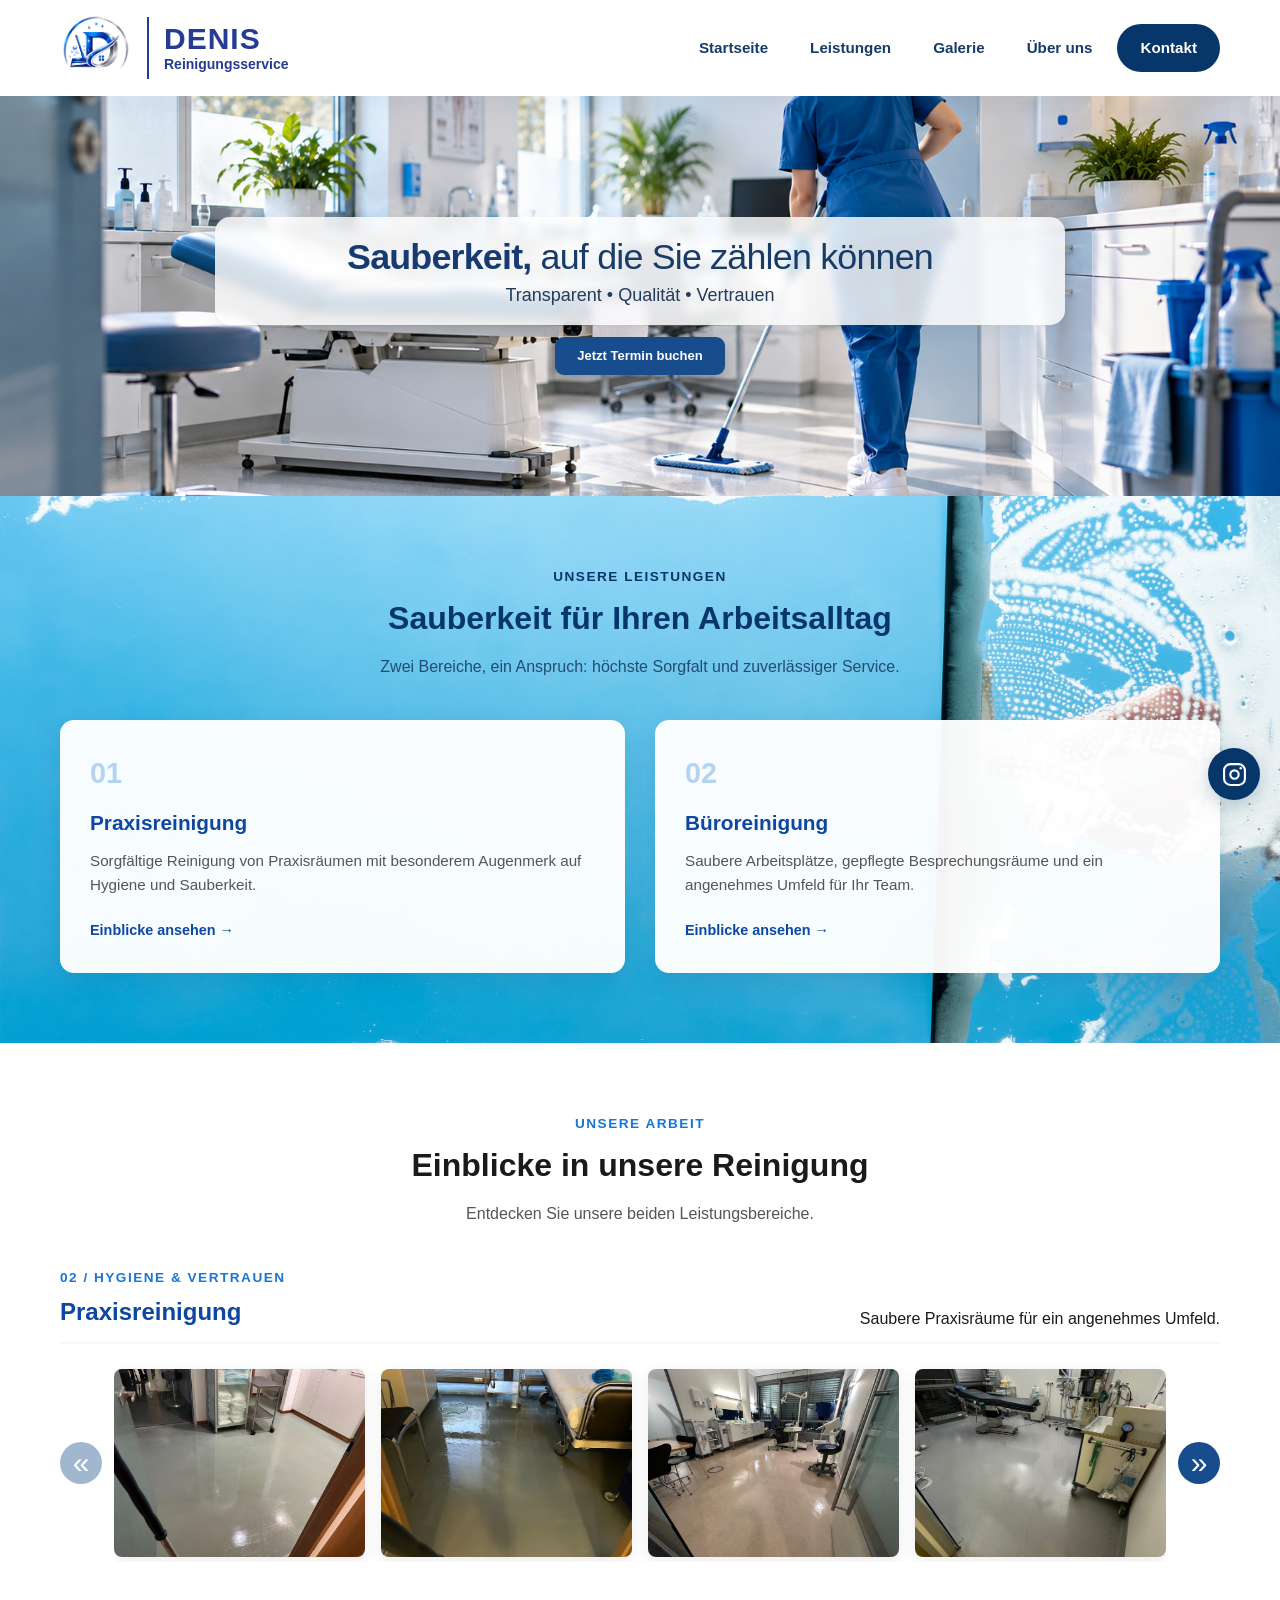
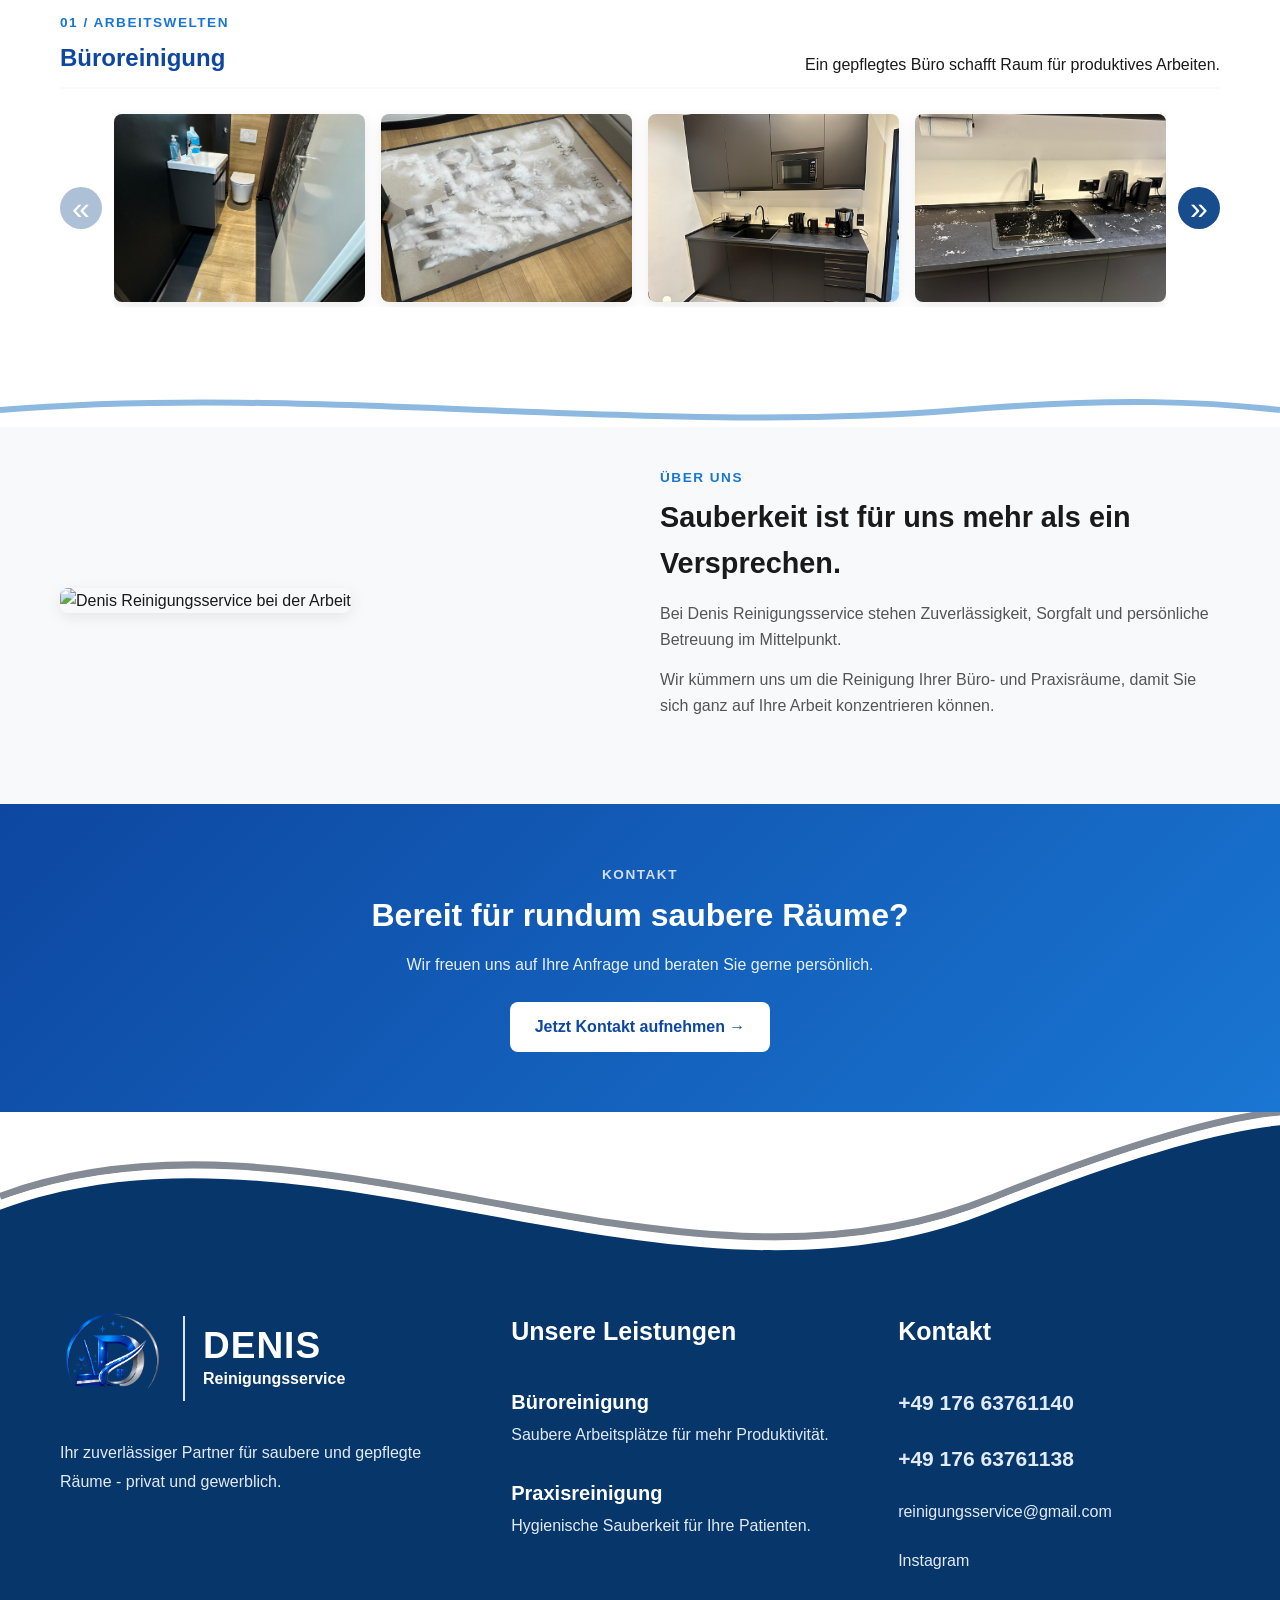
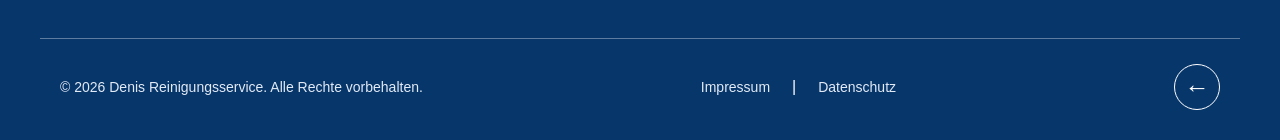
==== index.html @ e1fb9a02 "Update fmt.Println output from 'Hello' to 'Goodbye'" ====
﻿
<!DOCTYPE html>
<html lang="de">
<head>
  <meta charset="UTF-8">
  <meta name="viewport" content="width=device-width, initial-scale=1.0">

  <title>Denis Reinigungsservice | Büro- & Praxisreinigung in Hamburg und Bad Oldesloe</title>
  <meta name="description" content="Denis Reinigungsservice – professionelle Büroreinigung und Praxisreinigung. Zuverlässig, gründlich und individuell. Jetzt unverbindlich anfragen.">

  <link rel="stylesheet" href="style.css">
  <script src="script.js" defer></script>
</head>
<body>

  <header class="header">
    <div class="container header-inner">
      <a href="#start" class="logo">
  <img src="images/edited-photo.png"
       alt="Denis Reinigung Logo"
       class="logo-img">

  <span class="logo-divider"></span>

  <span class="logo-text">
    <strong>DENIS</strong>
    <small>Reinigungsservice</small>
  </span>
</a>

      <button class="menu-toggle" aria-label="Menü öffnen" aria-expanded="false" aria-controls="main-nav">
        <span></span><span></span><span></span>
      </button>

      <nav class="nav" id="main-nav">
        <a href="#start">Startseite</a>
        <a href="#leistungen">Leistungen</a>
        <a href="#galerie">Galerie</a>
        <a href="#ueber-uns">Über uns</a>
        <a href="#kontakt" class="nav-button">Kontakt</a>
  
</a>
      </nav>
    </div>
  </header>

  <main>
    
<section class="hero" id="start">

  <div class="hero-content">

    <div class="hero-box">
      <h1>
        <strong>Sauberkeit,</strong>
        auf die Sie zählen können
      </h1>

      <p>Transparent • Qualität • Vertrauen</p>
    </div>

    <a href="#kontakt" class="hero-button">
      Jetzt Termin buchen
    </a>

  </div>

</section>


    <section class="section services" id="leistungen">
      <div class="container">
        <div class="section-heading">
          <span class="section-label">UNSERE LEISTUNGEN</span>
          <h2>Sauberkeit für Ihren Arbeitsalltag</h2>
          <p>Zwei Bereiche, ein Anspruch: höchste Sorgfalt und zuverlässiger Service.</p>
        </div>

        <div class="service-grid">
          <article class="service-card">
            <span class="service-number">01</span>
            <h3>Praxisreinigung</h3>
            <p>Sorgfältige Reinigung von Praxisräumen mit besonderem Augenmerk auf Hygiene und Sauberkeit.</p>
            <a href="#praxis-galerie">Einblicke ansehen <span>→</span></a>
          </article>

          <article class="service-card">
            <span class="service-number">02</span>
            <h3>Büroreinigung</h3>
            <p>Saubere Arbeitsplätze, gepflegte Besprechungsräume und ein angenehmes Umfeld für Ihr Team.</p>
            <a href="#buero-galerie">Einblicke ansehen <span>→</span></a>
          </article>
        </div>
      </div>
    </section>

    <section class="section gallery-section" id="galerie">
    <div class="container">
    <div class="section-heading">
      <span class="section-label">UNSERE ARBEIT</span>
      <h2>Einblicke in unsere Reinigung</h2>
      <p>Entdecken Sie unsere beiden Leistungsbereiche.</p>
    </div>

    <div class="gallery-category" id="praxis-galerie">
      <div class="gallery-heading">
        <div>
          <span class="section-label">02 / HYGIENE & VERTRAUEN</span>
          <h3>Praxisreinigung</h3>
        </div>
        <p>Saubere Praxisräume für ein angenehmes Umfeld.</p>
      </div>

      <div class="gallery-slider">
        <button class="slider-arrow slider-prev" type="button" aria-label="Vorherige Bilder">&#171;</button>

        <div class="gallery-grid">
          <button class="gallery-item" type="button" data-image="praxis/praxisreinigung1.jpeg" aria-label="Praxisfoto 1 vergrößern">
            <img src="praxis/praxisreinigung1.jpeg" alt="Praxisreinigung Aufnahme 1" loading="lazy">
            <span class="zoom-icon">+</span>
          </button>
          <button class="gallery-item" type="button" data-image="praxis/praxisreinigung2.jpeg" aria-label="Praxisfoto 2 vergrößern">
            <img src="praxis/praxisreinigung2.jpeg" alt="Praxisreinigung Aufnahme 2" loading="lazy">
            <span class="zoom-icon">+</span>
          </button>
          <button class="gallery-item" type="button" data-image="images/praxis/praxisreinigung3.jpeg" aria-label="Praxisfoto 3 vergrößern">
            <img src="praxis/praxisreinigung3.jpeg" alt="Praxisreinigung Aufnahme 3" loading="lazy">
            <span class="zoom-icon">+</span>
          </button>
          <button class="gallery-item" type="button" data-image="praxis/praxisreinigung4.jpeg" aria-label="Praxisfoto 4 vergrößern">
            <img src="praxis/praxisreinigung4.jpeg" alt="Praxisreinigung Aufnahme 4" loading="lazy">
            <span class="zoom-icon">+</span>
          </button>
          <button class="gallery-item" type="button" data-image="praxis/praxisreinigung5.jpeg" aria-label="Praxisfoto 5 vergrößern">
            <img src="praxis/praxisreinigung5.jpeg" alt="Praxisreinigung Aufnahme 5" loading="lazy">
            <span class="zoom-icon">+</span>
          </button>
          <button class="gallery-item" type="button" data-image="praxis/praxisreinigung6.jpeg" aria-label="Praxisfoto 6 vergrößern">
            <img src="praxis/praxisreinigung6.jpeg" alt="Praxisreinigung Aufnahme 6" loading="lazy">
            <span class="zoom-icon">+</span>
          </button>
          <button class="gallery-item" type="button" data-image="praxis/praxisreinigung7.jpeg" aria-label="Praxisfoto 7 vergrößern">
            <img src="praxis/praxisreinigung7.jpeg" alt="Praxisreinigung Aufnahme 7" loading="lazy">
            <span class="zoom-icon">+</span>
          </button>
          <button class="gallery-item" type="button" data-image="praxis/praxisreinigung8.jpeg" aria-label="Praxisfoto 8 vergrößern">
            <img src="praxis/praxisreinigung8.jpeg" alt="Praxisreinigung Aufnahme 8" loading="lazy">
            <span class="zoom-icon">+</span>
          </button>
          <button class="gallery-item" type="button" data-image="praxis/praxisreinigung9.jpeg" aria-label="Praxisfoto 9 vergrößern">
            <img src="praxis/praxisreinigung9.jpeg" alt="Praxisreinigung Aufnahme 9" loading="lazy">
            <span class="zoom-icon">+</span>
          </button>
          <button class="gallery-item" type="button" data-image="praxis/praxisreinigung10.jpeg" aria-label="Praxisfoto 10 vergrößern">
            <img src="praxis/praxisreinigung10.jpeg" alt="Praxisreinigung Aufnahme 10" loading="lazy">
            <span class="zoom-icon">+</span>
          </button>
          <button class="gallery-item" type="button" data-image="praxis/praxisreinigung11.jpeg" aria-label="Praxisfoto 11 vergrößern">
            <img src="praxis/praxisreinigung11.jpeg" alt="Praxisreinigung Aufnahme 11" loading="lazy">
            <span class="zoom-icon">+</span>
          </button>
        </div>

        <button class="slider-arrow slider-next" type="button" aria-label="Nächste Bilder">&#187;</button>
      </div>
    </div><div class="gallery-category" id="buero-galerie">
      <div class="gallery-heading">
        <div>
          <span class="section-label">01 / ARBEITSWELTEN</span>
          <h3>Büroreinigung</h3>
        </div>
        <p>Ein gepflegtes Büro schafft Raum für produktives Arbeiten.</p>
      </div>

      <div class="gallery-slider">
        <button class="slider-arrow slider-prev" type="button" aria-label="Vorherige Bilder">&#171;</button>

        <div class="gallery-grid">
          <button class="gallery-item" type="button" data-image="büro/büroreinigung19.jpeg" aria-label="Bürofoto 19 vergrößern">
            <img src="büro/büroreinigung19.jpeg" alt="Büroreinigung Aufnahme 19" loading="lazy">
            <span class="zoom-icon">+</span>
          </button>
          
          <button class="gallery-item" type="button" data-image="images/büro/büroreinigung17.jpeg" aria-label="Bürofoto 17 vergrößern">
            <img src="büro/büroreinigung17.jpeg" alt="Büroreinigung Aufnahme 17" loading="lazy">
            <span class="zoom-icon">+</span>
          </button>
          <button class="gallery-item" type="button" data-image="büro/büroreinigung16.jpeg" aria-label="Bürofoto 16 vergrößern">
            <img src="büro/büroreinigung16.jpeg" alt="Büroreinigung Aufnahme 16" loading="lazy">
            <span class="zoom-icon">+</span>
          </button>
          <button class="gallery-item" type="button" data-image="büro/büroreinigung15.jpeg" aria-label="Bürofoto 15 vergrößern">
            <img src="büro/büroreinigung15.jpeg" alt="Büroreinigung Aufnahme 15" loading="lazy">
            <span class="zoom-icon">+</span>
          </button>
          <button class="gallery-item" type="button" data-image="büro/büroreinigung14.jpeg" aria-label="Bürofoto 14 vergrößern">
            <img src="büro/büroreinigung14.jpeg" alt="Büroreinigung Aufnahme 14" loading="lazy">
            <span class="zoom-icon">+</span>
          </button>
          <button class="gallery-item" type="button" data-image="büro/büroreinigung13.jpeg" aria-label="Bürofoto 13 vergrößern">
            <img src="büro/büroreinigung13.jpeg" alt="Büroreinigung Aufnahme 13" loading="lazy">
            <span class="zoom-icon">+</span>
          </button>
          <button class="gallery-item" type="button" data-image="büro/büroreinigung12.jpeg" aria-label="Bürofoto 12 vergrößern">
            <img src="büro/büroreinigung12.jpeg" alt="Büroreinigung Aufnahme 12" loading="lazy">
            <span class="zoom-icon">+</span>
          </button>
          <button class="gallery-item" type="button" data-image="büro/büroreinigung11.jpeg" aria-label="Bürofoto 11 vergrößern">
            <img src="büro/büroreinigung11.jpeg" alt="Büroreinigung Aufnahme 11" loading="lazy">
            <span class="zoom-icon">+</span>
          </button>
          <button class="gallery-item" type="button" data-image="büro/büroreinigung10.jpeg" aria-label="Bürofoto 10 vergrößern">
            <img src="büro/büroreinigung10.jpeg" alt="Büroreinigung Aufnahme 10" loading="lazy">
            <span class="zoom-icon">+</span>
          </button>
          <button class="gallery-item" type="button" data-image="büro/büroreinigung9.jpeg" aria-label="Bürofoto 11 vergrößern">
            <img src="büro/büroreinigung9.jpeg" alt="Büroreinigung Aufnahme 11" loading="lazy">
            <span class="zoom-icon">+</span>
          </button>
          <button class="gallery-item" type="button" data-image="büro/büroreinigung8.jpeg" aria-label="Bürofoto 8 vergrößern">
            <img src="büro/büroreinigung8.jpeg" alt="Büroreinigung Aufnahme 8" loading="lazy">
            <span class="zoom-icon">+</span>
          </button>
          <button class="gallery-item" type="button" data-image="büro/büroreinigung7.jpeg" aria-label="Bürofoto 7 vergrößern">
            <img src="büro/büroreinigung7.jpeg" alt="Büroreinigung Aufnahme 7" loading="lazy">
            <span class="zoom-icon">+</span>
          </button>
          <button class="gallery-item" type="button" data-image="büro/büroreinigung6.jpeg" aria-label="Bürofoto 5 vergrößern">
            <img src="büro/büroreinigung6.jpeg" alt="Büroreinigung Aufnahme 5" loading="lazy">
            <span class="zoom-icon">+</span>
          </button>
          <button class="gallery-item" type="button" data-image="büro/büroreinigung4.jpeg" aria-label="Bürofoto 4 vergrößern">
            <img src="büro/büroreinigung4.jpeg" alt="Büroreinigung Aufnahme 4" loading="lazy">
            <span class="zoom-icon">+</span>
          </button>
          <button class="gallery-item" type="button" data-image="büro/büroreinigung3.jpeg" aria-label="Bürofoto 3 vergrößern">
            <img src="büro/büroreinigung3.jpeg" alt="Büroreinigung Aufnahme 3" loading="lazy">
            <span class="zoom-icon">+</span>
          </button>
          <button class="gallery-item" type="button" data-image="büro/büroreinigung1.jpeg" aria-label="Bürofoto 1 vergrößern">
            <img src="büro/büroreinigung1.jpeg" alt="Büroreinigung Aufnahme 1" loading="lazy">
            <span class="zoom-icon">+</span>
          </button>
          <button class="gallery-item" type="button" data-image="büro/büroreinigung2.jpeg" aria-label="Bürofoto 2 vergrößern">
            <img src="büro/büroreinigung2.jpeg" alt="Büroreinigung Aufnahme 2" loading="lazy">
            <span class="zoom-icon">+</span>
          </button>
        </div>

        <button class="slider-arrow slider-next" type="button" aria-label="Nächste Bilder">&#187;</button>
      </div>
    </div>
</div>
</section>

<div class="section-transition" aria-hidden="true">
  <svg viewBox="0 0 1440 35"
       preserveAspectRatio="none">
    <path
      d="M0,18 C360,-8 720,44 1080,18 C1260,5 1360,10 1440,18"
      fill="none"
      stroke="#b7d3ed"
      stroke-width="2"
    />
  </svg>
</div>

<section class="section about" id="ueber-uns">
      <div class="container about-grid">
        <div class="about-image">
          <img src="images/Denisreinigungsteam.jpg" alt="Denis Reinigungsservice bei der Arbeit" loading="lazy">
        </div>

        <div class="about-content">
          <span class="section-label">ÜBER UNS</span>
          <h2>Sauberkeit ist für uns mehr als ein Versprechen.</h2>
          <p>Bei Denis Reinigungsservice stehen Zuverlässigkeit, Sorgfalt und persönliche Betreuung im Mittelpunkt.</p>
          <p>Wir kümmern uns um die Reinigung Ihrer Büro- und Praxisräume, damit Sie sich ganz auf Ihre Arbeit konzentrieren können.</p>
          
        </div>
      </div>
      </section>

    <section class="contact-section" id="kontakt">
      <div class="container contact-content">
        <span class="section-label">KONTAKT</span>
        <h2>Bereit für rundum saubere Räume?</h2>
        <p>Wir freuen uns auf Ihre Anfrage und beraten Sie gerne persönlich.</p>
<a href="mailto:reinigungsservicedenis@gmail.com"
   class="btn btn-light">
  Jetzt Kontakt aufnehmen →
</a>      </div>
    </section>
  </main>

  
<footer class="footer" id="footer">

  <!-- DALĞALI KEÇİD -->
  <div class="footer-wave">
    <svg viewBox="0 0 1440 180"
         preserveAspectRatio="none"
         xmlns="http://www.w3.org/2000/svg"
         aria-hidden="true">

      <!-- Boz xÉ™tt -->
      <path
        d="M0,95 C350,-35 760,245 1120,95 C1270,35 1380,5 1440,0"
        fill="none"
        stroke="#858B94"
        stroke-width="8"
      />

      <!-- AÄŸ xÉ™tt -->
      <path
        d="M0,103 C350,-27 760,253 1120,103 C1270,43 1380,13 1440,8"
        fill="none"
        stroke="#FFFFFF"
        stroke-width="7"
      />

      <!-- Göy dalÄŸa -->
      <path
        d="M0,110 C350,-20 760,260 1120,110 C1270,50 1380,20 1440,15
           L1440,180 L0,180 Z"
        fill="#07366B"
      />

    </svg>
  </div>

  <!-- FOOTER ÆSAS HÄ°SSÆ -->
  <div class="footer-main">

    <div class="container footer-grid">

      <!-- 1. LOGO -->
      <div class="footer-brand">

        <a href="#start" class="footer-logo">

          <img
            src="images/edited-photo.png"
            alt="Denis Reinigungsservice Logo"
          >

          <span class="footer-logo-divider"></span>

          <span class="footer-logo-text">
            <strong>DENIS</strong>
            <small>Reinigungsservice</small>
          </span>

        </a>

        <p>
          Ihr zuverlässiger Partner für saubere
          und gepflegte Räume - privat und gewerblich.
        </p>

      </div>

      <!-- 2. LEISTUNGEN -->
      <div class="footer-column footer-services">

        <h3>Unsere Leistungen</h3>

        <div class="footer-service">
          <h4>Büroreinigung</h4>
          <p>Saubere Arbeitsplätze für mehr Produktivität.</p>
        </div>

        <div class="footer-service">
          <h4>Praxisreinigung</h4>
          <p>Hygienische Sauberkeit für Ihre Patienten.</p>
        </div>

      </div>

      <!-- 3. KONTAKT -->
      <div class="footer-column footer-contact">

        <h3>Kontakt</h3>

        <a href="tel:+4917663761140">
          +49 176 63761140
        </a>

        <a href="tel:+4917663761138">
          +49 176 63761138
        </a>

        <a href="mailto:reinigungsservice@gmail.com">
          reinigungsservice@gmail.com
        </a>

        <a href="https://www.instagram.com/"
           target="_blank"
           rel="noopener noreferrer">
          Instagram
        </a>

      </div>

    </div>

    <!-- FOOTER ALT HÄ°SSÆ -->
    <div class="container footer-bottom">

      <p>
        © 2026 Denis Reinigungsservice.
        Alle Rechte vorbehalten.
      </p>

      <div class="footer-legal">
        <a href="impressum.html">Impressum</a>
        <span>|</span>
        <a href="datenschutz.html">Datenschutz</a>
      </div>

      <a href="#start"
         class="footer-top"
         aria-label="Nach oben">
        ←
      </a>

    </div>

  </div>

</footer>

<!-- FOTO LIGHTBOX -->
<div class="lightbox"
     id="lightbox"
     role="dialog"
     aria-modal="true"
     aria-label="Bildansicht"
     aria-hidden="true">

  <button class="lightbox-close"
          type="button"
          aria-label="Bild schließen">
    &times;
  </button>

  <img id="lightbox-image"
       src=""
       alt="Vergrößerte Galerieaufnahme">

</div>

<a href="https://www.instagram.com/denis_reinigungsservise/?hl=de"
   class="floating-instagram"
   target="_blank"
   rel="noopener noreferrer"
   aria-label="Instagram-Profil besuchen">

  <svg viewBox="0 0 24 24" aria-hidden="true">
    <rect x="2" y="2" width="20" height="20"
          rx="6" fill="none" stroke="currentColor"
          stroke-width="2"/>
    <circle cx="12" cy="12" r="4"
            fill="none" stroke="currentColor"
            stroke-width="2"/>
    <circle cx="18" cy="6" r="1.2"
            fill="currentColor"/>
  </svg>

</a>
</body>
</html>
---- style.css ----
/* ==========================================
   1. ƏSAS AYARLAR VƏ DƏYİŞƏNLƏR
   ========================================== */
:root {
  --primary-color: #0d47a1;
  --primary-hover: #082d6c;
  --secondary-color: #1976d2;
  --text-dark: #1a1a1a;
  --text-light: #555555;
  --bg-light: #f8f9fa;
  --white: #ffffff;
  --shadow: 0 4px 15px rgba(0, 0, 0, 0.08);
  --border-radius: 8px;
  --transition: all 0.3s ease;
}

* {
  margin: 0;
  padding: 0;
  box-sizing: border-box;
}

html {
  scroll-behavior: smooth;
  font-family: 'Segoe UI', Tahoma, Geneva, Verdana, sans-serif;
  color: var(--text-dark);
  line-height: 1.6;
}

body {
  background-color: var(--white);
}

.container {
  max-width: 1200px;
  margin: 0 auto;
  padding: 0 20px;
}

a {
  text-decoration: none;
  color: inherit;
  transition: var(--transition);
}

/* ==========================================
   2. HEADER / NAVIGATION (Enturf Stili)
   ========================================== */
.header {
  background-color: var(--white);
  box-shadow: 0 2px 10px rgba(0, 0, 0, 0.05);
  position: sticky;
  top: 0;
  z-index: 1000;
  padding: 12px 0;
}

.header-inner {
  display: flex;
  align-items: center;
  justify-content: space-between;
}

.logo {
  display: flex;
  align-items: center;
  gap: 12px;
}

.logo-img {
  height: 48px;
  width: auto;
  object-fit: contain;
}

.logo-text {
  display: flex;
  flex-direction: column;
}

.logo-title {
  font-size: 1.4rem;
  font-weight: 800;
  color: var(--primary-color);
  letter-spacing: 1px;
  line-height: 1;
}

.logo-subtitle {
  font-size: 0.75rem;
  color: var(--text-light);
  font-weight: 600;
  margin-top: 2px;
}

.nav {
  display: flex;
  gap: 25px;
  align-items: center;
}

.nav a {
  font-weight: 600;
  font-size: 0.95rem;
  color: var(--text-dark);
}

.nav a:hover,
.nav a.active {
  color: var(--primary-color);
}

.header-contact {
  display: flex;
  align-items: center;
  gap: 15px;
}

.btn-callback {
  background-color: var(--primary-color);
  color: var(--white);
  padding: 8px 16px;
  border-radius: var(--border-radius);
  font-size: 0.85rem;
  font-weight: 600;
}

.btn-callback:hover {
  background-color: var(--primary-hover);
}

.header-phone {
  font-weight: 700;
  color: var(--primary-color);
  font-size: 0.95rem;
  display: flex;
  align-items: center;
  gap: 5px;
}

.menu-toggle {
  display: none;
  background: none;
  border: none;
  cursor: pointer;
  flex-direction: column;
  gap: 5px;
}

.menu-toggle span {
  width: 25px;
  height: 3px;
  background-color: var(--primary-color);
  border-radius: 2px;
}


/* =========================
   HERO - DENIS REINIGUNG
========================= */

.hero {
  position: relative;
  width: 100%;
  height: 300px;
  min-height: 300px;

  display: flex;
  justify-content: center;
  align-items: center;

  background-image: url("images/comfortable-white-home-office-interior.jpg");
  background-size: cover;
  background-position: center center;
  background-repeat: no-repeat;

  text-align: center;
  overflow: hidden;
}

/* HERO CONTENT */

.hero-content {
  position: relative;
  z-index: 2;

  width: min(90%, 850px);
  padding: 0;

  display: flex;
  flex-direction: column;
  align-items: center;
  justify-content: center;
  gap: 10px;
}

/* WHITE TRANSPARENT BOX */

.hero-box {
  width: 100%;
  padding: 16px 25px;

  background: rgba(255, 255, 255, 0.78);

  backdrop-filter: blur(5px);
  -webkit-backdrop-filter: blur(5px);

  border-radius: 15px;
  box-shadow: 0 3px 15px rgba(0,0,0,0.05);
}

/* HEADLINE */

.hero-box h1 {
  margin: 0;
  padding: 0;

  font-family: 'Manrope', sans-serif;
  font-size: clamp(24px, 3vw, 36px);
  font-weight: 400;
  line-height: 1.3;
  letter-spacing: -0.8px;

  color: #18365f;
}

.hero-box h1 strong {
  font-weight: 800;
  color: #173b70;
}

/* SUBTITLE */

.hero-box p {
  margin: 2px 0 0;
  padding: 0;

  font-size: clamp(13px, 1.5vw, 18px);
  font-weight: 500;
  line-height: 1.4;

  color: #243b59;
}

/* BUTTON */

.hero-button {
  display: inline-flex;
  align-items: center;
  justify-content: center;

  padding: 9px 20px;

  background: #174d8c;
  color: #ffffff;

  border-radius: 9px;
  font-size: 13px;
  font-weight: 600;

  box-shadow: 0 3px 10px rgba(0,0,0,0.2);

  transition: all 0.3s ease;
}

.hero-button:hover {
  background: #103763;
  transform: translateY(-2px);
}

/* TABLET */

@media (max-width: 900px) {
  .hero {
    height: 280px;
    min-height: 280px;
  }

  .hero-content {
    width: 90%;
  }

  .hero-box {
    padding: 15px 20px;
  }
}

/* MOBILE */

@media (max-width: 600px) {
  .hero {
    height: 300px;
    min-height: 300px;
    background-position: center;
  }

  .hero-content {
    width: 94%;
  }

  .hero-box {
    padding: 18px 12px;
    border-radius: 12px;
  }

  .hero-box h1 {
    font-size: 23px;
    line-height: 1.35;
  }

  .hero-box p {
    font-size: 13px;
    margin-top: 7px;
  }

  .hero-button {
    font-size: 12px;
    padding: 9px 17px;
  }
}


/* ==========================================
   4. ÜMUMİ SEKSİYALAR & XİDMƏTLƏR
   ========================================== */
.section {
  padding: 70px 0;
}

.impressum-section {
  background-color: var(--bg-light);
}

.legal-content {
  max-width: 850px;
  margin: 0 auto;
  padding: 35px;
  background: var(--white);
  border-radius: var(--border-radius);
  box-shadow: var(--shadow);
}

.legal-content h2,
.legal-content h3 {
  color: var(--primary-color);
}

.legal-content h2 {
  margin-bottom: 20px;
}

.legal-content h3 {
  margin: 28px 0 10px;
  font-size: 1.2rem;
}

.legal-content p {
  margin-bottom: 16px;
  color: var(--text-light);
  line-height: 1.7;
}

.legal-content a {
  color: var(--primary-color);
}

.section-heading {
  text-align: center;
  margin-bottom: 40px;
}

.section-label {
  font-size: 0.85rem;
  font-weight: 700;
  color: var(--secondary-color);
  letter-spacing: 1.5px;
  display: block;
  margin-bottom: 5px;
}

.section-heading h2 {
  font-size: 2rem;
  color: var(--text-dark);
  margin-bottom: 10px;
}

.section-heading p {
  color: var(--text-light);
}

.services {
  background-color: var(--bg-light);
}

.service-grid {
  display: grid;
  grid-template-columns: repeat(auto-fit, minmax(300px, 1fr));
  gap: 30px;
}

.service-card {
  background: var(--white);
  padding: 30px;
  border-radius: var(--border-radius);
  box-shadow: var(--shadow);
  position: relative;
  transition: var(--transition);
}

.service-card:hover {
  transform: translateY(-5px);
}

.service-number {
  font-size: 1.8rem;
  font-weight: 800;
  color: var(--secondary-color);
  opacity: 0.3;
  margin-bottom: 10px;
  display: block;
}

.service-card h3 {
  font-size: 1.3rem;
  margin-bottom: 10px;
  color: var(--primary-color);
}

.service-card p {
  color: var(--text-light);
  font-size: 0.95rem;
  margin-bottom: 20px;
}

.service-card a {
  color: var(--primary-color);
  font-weight: 700;
  font-size: 0.9rem;
}

/* ==========================================
   5. QALEREYA BÖLMƏSİ (İki Sətirli Qrafik)
   ========================================== */
.gallery-section {
  background-color: var(--white);
}

.gallery-category {
  margin-bottom: 50px;
}

.gallery-heading {
  display: flex;
  justify-content: space-between;
  align-items: flex-end;
  margin-bottom: 20px;
  padding-bottom: 10px;
  border-bottom: 2px solid var(--bg-light);
}

.gallery-heading h3 {
  font-size: 1.5rem;
  color: var(--primary-color);
}

.gallery-grid {
  display: grid;
  grid-template-columns: repeat(auto-fit, minmax(240px, 1fr));
  gap: 20px;
}

.gallery-item {
  position: relative;
  border: none;
  background: none;
  cursor: pointer;
  overflow: hidden;
  border-radius: var(--border-radius);
  box-shadow: var(--shadow);
  aspect-ratio: 4 / 3;
}

.gallery-item img {
  width: 100%;
  height: 100%;
  object-fit: cover;
  transition: var(--transition);
}

.zoom-icon {
  position: absolute;
  top: 50%;
  left: 50%;
  transform: translate(-50%, -50%) scale(0.8);
  background: rgba(13, 71, 161, 0.8);
  color: var(--white);
  width: 40px;
  height: 40px;
  border-radius: 50%;
  display: flex;
  align-items: center;
  justify-content: center;
  font-size: 1.5rem;
  opacity: 0;
  transition: var(--transition);
}

.gallery-item:hover img {
  transform: scale(1.05);
}

.gallery-item:hover .zoom-icon {
  opacity: 1;
  transform: translate(-50%, -50%) scale(1);
}

/* ==========================================
   6. ÜBER UNS VƏ KONTAKT
   ========================================== */
.about {
  background-color: var(--bg-light);
}

.about-grid {
  display: grid;
  grid-template-columns: 1fr 1fr;
  gap: 40px;
  align-items: center;
}

.about-image img {
  width: 100%;
  border-radius: var(--border-radius);
  box-shadow: var(--shadow);
}

.about-content h2 {
  font-size: 1.8rem;
  margin-bottom: 15px;
  color: var(--text-dark);
}

.about-content p {
  color: var(--text-light);
  margin-bottom: 15px;
}

.btn-dark {
  background-color: var(--text-dark);
  color: var(--white);
  padding: 10px 20px;
  border-radius: var(--border-radius);
  display: inline-block;
  font-weight: 600;
  margin-top: 10px;
}

.btn-dark:hover {
  background-color: #333;
}

.contact-section {
  background: linear-gradient(135deg, var(--primary-color), var(--secondary-color));
  color: var(--white);
  padding: 60px 0;
  text-align: center;
}

.contact-content .section-label {
  color: rgba(255, 255, 255, 0.8);
}

.contact-content h2 {
  font-size: 2rem;
  margin-bottom: 10px;
}

.contact-content p {
  margin-bottom: 25px;
  opacity: 0.9;
}

.btn-light {
  background-color: var(--white);
  color: var(--primary-color);
  padding: 12px 25px;
  border-radius: var(--border-radius);
  font-weight: 700;
  display: inline-block;
}

.btn-light:hover {
  background-color: #f0f0f0;
}


/* ==============================
   DENIS FOOTER
============================== */

.footer {
  --footer-color: #07366B;
  position: relative;
  width: 100%;
  background: #ffffff;
  color: #ffffff;
  overflow: hidden;
}

/* DALĞA */

.footer-wave {
  width: 100%;
  height: 160px;
  line-height: 0;
  background: #ffffff;
}

.footer-wave svg {
  display: block;
  width: 100%;
  height: 100%;
}

/* ƏSAS FOOTER */

.footer-main {
  background: var(--footer-color);
  padding: 35px 0 30px;
  margin-top: -1px;
}

/* 3 SÜTUN */

.footer-grid {
  display: grid;
  grid-template-columns: 1.2fr 1fr 1fr;
  gap: 65px;
  padding-bottom: 65px;
  align-items: start;
}

/* SÜTUNLAR ARASINDA XƏTT */

.footer-service {
  margin-bottom: 20px;
}

.footer-service h4 {
  margin: 0 0 5px;
}

.footer-service p {
  margin: 0;
  line-height: 1.5;
}

/* LOGO */

.footer-logo {
  display: flex;
  align-items: center;
  gap: 18px;
  text-decoration: none;
  color: #ffffff;
}

.footer-logo img {
  display: block;
  width: 105px;
  height: 105px;
  object-fit: contain;
  flex-shrink: 0;
}

.footer-logo-divider {
  display: block;
  width: 2px;
  height: 85px;
  background: rgba(255,255,255,0.85);
  flex-shrink: 0;
}

.footer-logo-text {
  display: flex;
  flex-direction: column;
  gap: 5px;
  min-width: 0;
}

.footer-logo-text strong {
  font-size: 37px;
  font-weight: 800;
  line-height: 1;
  letter-spacing: 1px;
  color: #ffffff;
}

.footer-logo-text small {
  font-size: 16px;
  font-weight: 700;
  color: #ffffff;
  line-height: 1.3;
}

.footer-brand p {
  margin-top: 28px;
  max-width: 390px;
  font-size: 16px;
  line-height: 1.8;
  color: #e2eaf5;
}

/* SÜTUN BAŞLIQLARI */

.footer-column h3 {
  font-size: 25px;
  font-weight: 700;
  margin: 5px 0 35px;
  color: #ffffff;
}

/* LEISTUNGEN */

.footer-service {
  margin-bottom: 30px;
}

.footer-service h4 {
  font-size: 20px;
  font-weight: 700;
  color: #ffffff;
  margin: 0 0 12px;
}

.footer-service p {
  font-size: 16px;
  line-height: 1.7;
  color: #e2eaf5;
  margin: 0;
}

/* KONTAKT */

.footer-contact {
  display: flex;
  flex-direction: column;
  align-items: flex-start;
  gap: 23px;
}

.footer-contact h3 {
  margin-bottom: 12px;
}

.footer-contact a {
  font-size: 16px;
  color: #e2eaf5;
  text-decoration: none;
  transition: color 0.25s ease;
  overflow-wrap: anywhere;
}

.footer-contact a:hover {
  color: #ffffff;
  text-decoration: underline;
}

/* ALT HİSSƏ */

.footer-bottom {
  border-top: 1px solid rgba(255,255,255,0.35);
  padding-top: 25px;

  display: flex;
  align-items: center;
  justify-content: space-between;
  gap: 25px;
}

.footer-bottom p {
  font-size: 14px;
  color: #e2eaf5;
  margin: 0;
}

.footer-legal {
  display: flex;
  align-items: center;
  gap: 22px;
}

.footer-legal a {
  font-size: 14px;
  color: #e2eaf5;
  text-decoration: none;
}

.footer-legal a:hover {
  text-decoration: underline;
}

/* YUXARI QAYIT */

.footer-top {
  display: flex;
  align-items: center;
  justify-content: center;

  width: 46px;
  height: 46px;

  border: 1px solid #ffffff;
  border-radius: 50%;

  font-size: 25px;
  color: #ffffff;
  text-decoration: none;
  flex-shrink: 0;
  transition: 0.3s;
}

.footer-top:hover {
  background: #ffffff;
  color: var(--footer-color);
}

/* TABLET */

@media (max-width: 1100px) {

  .footer-grid {
    gap: 30px;
    grid-template-columns: 1.1fr 1fr 1fr;
  }

  .footer-brand,
  .footer-services {
    padding-right: 25px;
  }

  .footer-logo img {
    width: 75px;
    height: 75px;
  }

  .footer-logo-divider {
    height: 65px;
  }

  .footer-logo-text strong {
    font-size: 28px;
  }

  .footer-logo-text small {
    font-size: 13px;
  }
}

/* MOBILE */

@media (max-width: 767px) {

  .footer-wave {
    height: 95px;
  }

  .footer-main {
    padding-top: 25px;
  }

  .footer-grid {
    grid-template-columns: 1fr;
    gap: 35px;
    padding-bottom: 30px;
  }

  .footer-brand,
  .footer-services {
    border-right: none;
    border-bottom: 1px solid rgba(255,255,255,0.25);
    padding-right: 0;
    padding-bottom: 25px;
    min-height: auto;
  }

  .footer-logo img {
    width: 75px;
    height: 75px;
  }

  .footer-logo-divider {
    height: 60px;
  }

  .footer-logo-text strong {
    font-size: 28px;
  }

  .footer-logo-text small {
    font-size: 13px;
  }

  .footer-column h3 {
    font-size: 22px;
    margin-bottom: 22px;
  }

  .footer-contact {
    gap: 17px;
  }

  .footer-bottom {
    flex-wrap: wrap;
    align-items: flex-start;
    gap: 20px;
  }

  .footer-bottom p {
    width: 100%;
  }

  .footer-top {
    margin-left: auto;
  }
}


/* ==========================================
   8. ADAPTİV DİZAYN (RESPONSIVE)
   ========================================== */
@media (max-width: 992px) {
  .nav {
    display: none;
  }
  
  .nav.is-open {
    position: absolute;
    top: 100%;
    right: 20px;
    display: flex;
    flex-direction: column;
    align-items: stretch;
    gap: 0;
    min-width: 220px;
    padding: 10px;
    background: var(--white);
    border-radius: var(--border-radius);
    box-shadow: var(--shadow);
  }

  .nav.is-open a {
    padding: 12px;
  }

  .menu-toggle {
    display: flex;
  }

  .about-grid {
    grid-template-columns: 1fr;
  }
}

@media (max-width: 600px) {
  .header-contact {
    display: none;
  }
  
  .hero-card {
    padding: 30px 20px;
  }

  .hero-card h1 {
    font-size: 1.6rem;
  }

  .hero-card h1 small {
    font-size: 1.1rem;
  }

  .gallery-heading {
    flex-direction: column;
    align-items: flex-start;
    gap: 5px;
  }
}
/* =====================================
   HERO - NEUES DESIGN
===================================== */

.hero {
  position: relative;
  width: 100%;
  height: 330px;
  min-height: 330px;

  display: flex;
  align-items: center;
  justify-content: center;

  background-image: url("images/comfortable-white-home-office-interior.jpg");
  background-size: cover;
  background-position: center center;
  background-repeat: no-repeat;

  overflow: hidden;
  text-align: center;
}

/* Alte dunkle Überlagerung entfernen */

.hero .hero-overlay {
  display: none;
}

.hero::before {
  content: none;
}

/* HERO INHALT */

.hero .hero-content {
  position: relative;
  z-index: 2;

  width: min(90%, 850px);
  max-width: 850px;
  margin: 0 auto;
  padding: 0;

  display: flex;
  flex-direction: column;
  align-items: center;
  justify-content: center;
  gap: 12px;

  text-align: center;
}

/* TRANSPARENTE WEISSE BOX */

.hero .hero-box {
  width: 100%;
  padding: 17px 25px;

  background: rgba(255, 255, 255, 0.82);
  border-radius: 15px;

  backdrop-filter: blur(5px);
  -webkit-backdrop-filter: blur(5px);

  box-shadow: 0 4px 18px rgba(0, 0, 0, 0.06);
}

/* ÜBERSCHRIFT */

.hero .hero-box h1 {
  display: block;
  width: 100%;
  max-width: none;

  margin: 0;
  padding: 0;

  font-family: "Manrope", sans-serif;
  font-size: clamp(24px, 2.8vw, 37px);
  font-weight: 400;
  line-height: 1.3;
  letter-spacing: -0.8px;

  color: #193b67;
}

.hero .hero-box h1 strong {
  font-weight: 800;
  color: #173b70;
}

/* UNTERTITEL */

.hero .hero-box p {
  width: 100%;
  max-width: none;

  margin: 3px 0 0;
  padding: 0;

  font-size: clamp(14px, 1.5vw, 18px);
  font-weight: 500;
  line-height: 1.4;

  color: #243b59;
}

/* BLAUER BUTTON */

.hero .hero-button {
  display: inline-flex;
  align-items: center;
  justify-content: center;

  width: auto;
  margin: 0;
  padding: 10px 22px;

  background: #174d8c;
  color: #ffffff;

  border: none;
  border-radius: 9px;

  font-size: 13px;
  font-weight: 600;
  line-height: 1.4;

  box-shadow: 0 4px 12px rgba(0, 0, 0, 0.18);
  transition: background 0.3s, transform 0.3s;
}

.hero .hero-button:hover {
  background: #103763;
  color: #ffffff;
  transform: translateY(-2px);
}

/* TABLET */

@media (max-width: 900px) {
  .hero {
    height: 300px;
    min-height: 300px;
  }

  .hero .hero-content {
    width: 90%;
  }

  .hero .hero-box {
    padding: 17px 20px;
  }
}

/* MOBILE */

@media (max-width: 600px) {
  .hero {
    height: 300px;
    min-height: 300px;
    background-position: center;
  }

  .hero .hero-content {
    width: 94%;
    gap: 12px;
  }

  .hero .hero-box {
    padding: 18px 12px;
    border-radius: 12px;
  }

  .hero .hero-box h1 {
    font-size: 23px;
    line-height: 1.35;
  }

  .hero .hero-box p {
    font-size: 13px;
    margin-top: 7px;
  }

  .hero .hero-button {
    font-size: 12px;
    padding: 10px 18px;
  }
}

/* HERO FOTO ANPASSUNG */

.hero {
  height: 350px;
  min-height: 350px;

  background-image: url("images/Professionelle\ Reinigung\ im\ Behandlungsraum.png");
  background-size: cover;
  background-position: center 45%;
  background-repeat: no-repeat;
}

/* DESKTOP: Bild proportional darstellen */

@media (min-width: 1100px) {
  .hero {
    height: 400px;
    min-height: 400px;
    background-position: center 48%;
  }
}

/* TABLET */

@media (min-width: 601px) and (max-width: 1099px) {
  .hero {
    height: 340px;
    min-height: 340px;
    background-position: center 45%;
  }
}

/* MOBILE */

@media (max-width: 600px) {
  .hero {
    height: 350px;
    min-height: 350px;
    background-position: 48% center;
  }
}

.logo {
  display: flex;
  align-items: center;
  gap: 15px;
  text-decoration: none;
}

.logo-img {
  width: 72px;
  height: 72px;
  object-fit: contain;
  flex-shrink: 0;
}

.logo-divider {
  width: 2px;
  height: 62px;
  background: #263b92;
  flex-shrink: 0;
}

.logo-text {
  display: flex;
  flex-direction: column;
  justify-content: center;
  gap: 2px;
  color: #263b92;
}

.logo-text strong {
  font-size: 30px;
  font-weight: 800;
  letter-spacing: 1px;
  line-height: 1;
}

.logo-text small {
  font-size: 14px;
  font-weight: 700;
  line-height: 1.2;
  letter-spacing: 0;
}

@media (max-width: 600px) {
  .logo {
    gap: 9px;
  }

  .logo-img {
    width: 48px;
    height: 48px;
  }

  .logo-divider {
    height: 42px;
  }

  .logo-text strong {
    font-size: 23px;
  }

  .logo-text small {
    font-size: 11px;
  }
}


/* ================================
   BÜRO GALERIE - HORIZONTAL SLIDER
================================ */


/* ==================================
   GALERIE SLIDER - BÜRO UND PRAXIS
================================== */

.gallery-slider {
  position: relative;
  display: flex;
  align-items: center;
  gap: 12px;
  width: 100%;
}

/* Horizontal scroll */

.gallery-slider .gallery-grid {
  display: flex;
  flex-wrap: nowrap;
  grid-template-columns: none;

  gap: 16px;
  width: 100%;
  min-width: 0;

  overflow-x: auto;
  overflow-y: hidden;

  scroll-behavior: smooth;
  scroll-snap-type: x mandatory;
  scrollbar-width: none;

  padding: 5px 0;
}

.gallery-slider .gallery-grid::-webkit-scrollbar {
  display: none;
}

/* Photos: 4 visible on desktop */

.gallery-slider .gallery-item {
  flex: 0 0 calc((100% - 48px) / 4);
  width: auto;
  min-width: 0;

  aspect-ratio: 4 / 3;
  scroll-snap-align: start;
}

/* Navigation arrows */

.gallery-slider .slider-arrow {
  flex: 0 0 42px;
  width: 42px;
  height: 42px;

  display: flex;
  align-items: center;
  justify-content: center;

  padding: 0;
  border: none;
  border-radius: 50%;

  background: #174d8c;
  color: white;

  font-size: 30px;
  line-height: 1;
  cursor: pointer;

  transition: background 0.3s ease;
}

.gallery-slider .slider-arrow:hover {
  background: #103763;
}

.gallery-slider .slider-arrow:disabled {
  opacity: 0.35;
  cursor: not-allowed;
}

/* Tablet: 2 photos */

@media (max-width: 900px) {
  .gallery-slider .gallery-item {
    flex-basis: calc((100% - 16px) / 2);
  }
}

/* Mobile: 1 photo */

@media (max-width: 600px) {
  .gallery-slider {
    gap: 6px;
  }

  .gallery-slider .gallery-grid {
    gap: 10px;
  }

  .gallery-slider .gallery-item {
    flex-basis: 85%;
  }

  .gallery-slider .slider-arrow {
    flex-basis: 30px;
    width: 30px;
    height: 30px;
    font-size: 24px;
  }
}


/* FOTOLAR */

#buero-galerie .gallery-item {
  flex: 0 0 calc((100% - 48px) / 4);
  width: auto;
  aspect-ratio: 4 / 3;
  scroll-snap-align: start;
}

/* OX DÜYMƏLƏRİ */

#buero-galerie .slider-arrow {
  flex-shrink: 0;
  width: 42px;
  height: 42px;

  display: flex;
  align-items: center;
  justify-content: center;

  background: #174d8c;
  color: white;

  border: none;
  border-radius: 50%;

  font-size: 32px;
  line-height: 1;
  cursor: pointer;

  transition: background 0.3s;
}

#buero-galerie .slider-arrow:hover {
  background: #0c305b;
}

#buero-galerie .slider-arrow:disabled {
  opacity: 0.35;
  cursor: not-allowed;
}

/* TABLET */

@media (max-width: 900px) {
  #buero-galerie .gallery-item {
    flex-basis: calc((100% - 16px) / 2);
  }
}

/* MOBILE */

@media (max-width: 600px) {
  #buero-galerie .gallery-slider {
    gap: 6px;
  }

  #buero-galerie .gallery-grid {
    gap: 10px;
  }

  #buero-galerie .gallery-item {
    flex-basis: 85%;
    aspect-ratio: 4 / 3;
  }

  #buero-galerie .slider-arrow {
    width: 30px;
    height: 30px;
    font-size: 25px;
  }
}


/* ==================================
   LIGHTBOX - FOTO VERGRÖSSERN
================================== */

.lightbox {
  position: fixed;
  inset: 0;
  z-index: 99999;

  display: none;
  align-items: center;
  justify-content: center;

  padding: 50px;
  background: rgba(5, 15, 30, 0.94);
}

.lightbox.active {
  display: flex;
}

.lightbox img {
  display: block;
  width: auto;
  height: auto;

  max-width: 95%;
  max-height: 85vh;

  object-fit: contain;
  border-radius: 6px;
  box-shadow: 0 10px 40px rgba(0,0,0,0.35);
}

.lightbox-close {
  position: absolute;
  top: 15px;
  right: 30px;

  background: transparent;
  border: none;
  color: white;

  font-size: 44px;
  line-height: 1;
  cursor: pointer;
}

.gallery-item {
  cursor: zoom-in;
}

@media (max-width: 600px) {
  .lightbox {
    padding: 15px;
  }

  .lightbox-close {
    top: 10px;
    right: 15px;
  }
}

/* GALERIE SLIDER - FINAL */

.gallery-section {
  overflow: hidden;
}

.gallery-category {
  width: 100%;
  min-width: 0;
}

.gallery-slider {
  display: flex;
  flex-direction: row;
  align-items: center;
  flex-wrap: nowrap;
  gap: 12px;
  width: 100%;
  min-width: 0;
}

.gallery-slider .gallery-grid {
  display: flex;
  flex: 1 1 0;
  flex-wrap: nowrap;
  grid-template-columns: none;
  gap: 16px;

  width: 0;
  min-width: 0;
  max-width: 100%;

  overflow-x: auto;
  overflow-y: hidden;
  scroll-snap-type: x mandatory;
  scroll-behavior: smooth;
  scrollbar-width: none;
}

.gallery-slider .gallery-grid::-webkit-scrollbar {
  display: none;
}

#praxis-galerie .gallery-slider .gallery-item,
#buero-galerie .gallery-slider .gallery-item {
  flex: 0 0 calc((100% - 48px) / 4);
  width: auto;
  min-width: 0;
  aspect-ratio: 4 / 3;
  scroll-snap-align: start;
}

.gallery-slider .slider-arrow {
  position: static;
  flex: 0 0 42px;
  width: 42px;
  height: 42px;

  display: flex;
  align-items: center;
  justify-content: center;

  padding: 0;
  border: none;
  border-radius: 50%;

  background: #174d8c;
  color: white;
  font-size: 30px;
  cursor: pointer;
}

.gallery-slider .slider-arrow:disabled {
  opacity: 0.4;
  cursor: not-allowed;
}

@media (max-width: 900px) {
  #praxis-galerie .gallery-slider .gallery-item,
  #buero-galerie .gallery-slider .gallery-item {
    flex-basis: calc((100% - 16px) / 2);
  }
}

@media (max-width: 600px) {
  .gallery-slider {
    gap: 6px;
  }

  .gallery-slider .gallery-grid {
    gap: 10px;
  }

  #praxis-galerie .gallery-slider .gallery-item,
  #buero-galerie .gallery-slider .gallery-item {
    flex-basis: 85%;
  }

  .gallery-slider .slider-arrow {
    flex-basis: 30px;
    width: 30px;
    height: 30px;
    font-size: 24px;
  }
}
/* Unsere Leistungen başlığı ilə xidmətlər arasındakı məsafə */
.footer-services > h3 {
  margin-bottom: 35px !important;
}

/* Xidmət başlığı ilə açıqlaması arasındakı məsafə */
.footer-service h4 {
  margin: 0 0 5px !important;
}

.footer-service p {
  margin: 0 !important;
  line-height: 1.5;
}

/* İki xidmət bloku arasındakı məsafə */
.footer-service {
  margin-bottom: 30px;
  gap: 0;
}

/* Telefon nömrələrini böyüt */
.footer-contact a[href^="tel:"] {
  font-size: 21px;
  font-weight: 600;
}
/* MODERN NAVIGATION */

.header {
  background: rgba(255, 255, 255, 0.97);
  box-shadow: 0 4px 24px rgba(7, 54, 107, 0.07);
  transition: box-shadow 0.3s ease;
}

.header:hover {
  box-shadow: 0 6px 30px rgba(7, 54, 107, 0.12);
}

.nav {
  display: flex;
  align-items: center;
  gap: 8px;
}

.nav a {
  position: relative;
  display: inline-flex;
  align-items: center;
  justify-content: center;
  padding: 11px 17px;
  border-radius: 30px;
  color: #173b69;
  text-decoration: none;
  font-weight: 600;
  transition:
    background 0.3s ease,
    color 0.3s ease,
    transform 0.3s ease;
}

.nav a:hover {
  background: #eaf2fc;
  color: #0758aa;
  transform: translateY(-2px);
}

/* Kontakt düyməsi */
.nav a[href="#kontakt"] {
  background: #07366B;
  color: white;
  padding: 12px 23px;
}

.nav a[href="#kontakt"]:hover {
  background: #176bc2;
  color: white;
  box-shadow: 0 6px 18px rgba(7,54,107,0.22);
}

@media (max-width: 768px) {

  /* Menyu bağlı olanda */
  .header .nav {
    display: none;
  }

  /* Hamburgerə basanda menyu açılsın */
  .header .nav.active,
  .header .nav.open,
  .header .nav.is-open {
    display: flex;
    flex-direction: column;
    position: absolute;
    top: 100%;
    left: 0;
    width: 100%;
    padding: 20px;
    background: white;
    box-shadow: 0 12px 25px rgba(0,0,0,0.12);
    z-index: 1000;
  }

  .header {
    position: relative;
  }

  .menu-toggle {
    display: flex;
    margin-left: auto;
    cursor: pointer;
  }
}

@media (max-width: 768px) {

  /* Açılan menyunun ölçüsü */
  .header .nav.active,
  .header .nav.open,
  .header .nav.is-open {
    position: absolute;
    top: calc(100% - 5px);
    left: auto;
    right: 15px;

    width: 260px;
    max-width: calc(100vw - 30px);

    padding: 12px;
    gap: 3px;

    background: #ffffff;
    border: 1px solid rgba(7, 54, 107, 0.08);
    border-radius: 16px;

    box-shadow: 0 12px 35px rgba(7, 54, 107, 0.15);
    z-index: 1000;
  }

  /* Menyu linkləri */
  .header .nav a {
    display: block;
    width: 100%;
    padding: 11px 15px;
    margin: 0;
    font-size: 15px;
    line-height: 1.4;
    text-align: left;
    border-radius: 9px;
  }

  /* Hover */
  .header .nav a:hover {
    background: #edf4fc;
    color: #07366B;
    transform: none;
  }

  /* Kontakt düyməsi */
  .header .nav a[href="#kontakt"] {
    margin-top: 5px;
    padding: 12px 15px;
    text-align: center;
    border-radius: 9px;
  }
}

/* INSTAGRAM GALERIE */

.gallery-instagram {
  max-width: 720px;
  margin: 65px auto 20px;
  padding: 45px 30px;
  text-align: center;
  background: #f4f7fb;
  border: 1px solid #e1eaf4;
  border-radius: 24px;
}

.instagram-icon {
  width: 60px;
  height: 60px;
  margin: 0 auto 20px;
  border-radius: 50%;
  background: #e5effb;
  color: #07366B;
  display: flex;
  align-items: center;
  justify-content: center;
  font-size: 35px;
}

.gallery-instagram h3 {
  color: #07366B;
  font-size: 26px;
  margin: 0 0 14px;
}

.gallery-instagram p {
  color: #53667c;
  font-size: 16px;
  line-height: 1.7;
  margin: 0 auto 25px;
  max-width: 520px;
}

.instagram-btn {
  display: inline-flex;
  align-items: center;
  justify-content: center;
  background: #07366B;
  color: #ffffff;
  padding: 15px 28px;
  border-radius: 50px;
  text-decoration: none;
  font-weight: 600;
  transition:
    background 0.3s ease,
    transform 0.3s ease,
    box-shadow 0.3s ease;
}

.instagram-btn:hover {
  background: #176bc2;
  color: #ffffff;
  transform: translateY(-3px);
  box-shadow: 0 10px 25px rgba(7,54,107,0.2);
}

@media (max-width: 600px) {
  .gallery-instagram {
    margin-top: 40px;
    padding: 35px 20px;
  }

  .gallery-instagram h3 {
    font-size: 22px;
  }

  .instagram-btn {
    width: 100%;
    padding: 14px 16px;
    font-size: 14px;
  }
}

.gallery-item {
  overflow: hidden;
  transition:
    transform 0.35s ease,
    box-shadow 0.35s ease;
}

.gallery-item img {
  transition: transform 0.5s ease;
}

.gallery-item:hover {
  transform: translateY(-5px);
  box-shadow: 0 14px 30px rgba(7,54,107,0.16);
}

.gallery-item:hover img {
  transform: scale(1.05);
}

.service-card {
  transition:
    transform 0.35s ease,
    box-shadow 0.35s ease,
    border-color 0.35s ease;
}

.service-card:hover {
  transform: translateY(-6px);
  box-shadow: 0 15px 35px rgba(7,54,107,0.12);
  border-color: #b8d3f0;
}

.btn {
  transition:
    transform 0.3s ease,
    box-shadow 0.3s ease,
    background-color 0.3s ease;
}

.btn:hover {
  transform: translateY(-3px);
  box-shadow: 0 10px 24px rgba(7,54,107,0.2);
}

/* FLOATING INSTAGRAM BUTTON */

.floating-instagram {
  position: fixed;
  right: 20px;
  bottom: 100px;
  z-index: 9999;

  width: 52px;
  height: 52px;

  display: flex;
  align-items: center;
  justify-content: center;

  background: #07366B;
  color: #ffffff;
  border-radius: 50%;

  box-shadow: 0 6px 20px rgba(7, 54, 107, 0.25);

  transition:
    transform 0.3s ease,
    background 0.3s ease,
    box-shadow 0.3s ease;
}

.floating-instagram svg {
  width: 25px;
  height: 25px;
}

.floating-instagram:hover {
  background: #176bc2;
  color: #ffffff;
  transform: scale(1.1);
  box-shadow: 0 10px 25px rgba(7, 54, 107, 0.35);
}

/* MOBILE */

@media (max-width: 600px) {
  .floating-instagram {
    width: 46px;
    height: 46px;
    right: 15px;
    bottom: 80px;
  }

  .floating-instagram svg {
    width: 23px;
    height: 23px;
  }
}

/* UNSERE LEISTUNGEN – CLEANING BACKGROUND */

#leistungen {
  background-image: url("images/glasreinigung.jpg");
  background-size: cover;
  background-position: center center;
  background-repeat: no-repeat;
}


#leistungen .section-heading .section-label {
  color: #07366B;
}

#leistungen .section-heading h2 {
  color: #07366B;
}

#leistungen .section-heading p {
  color: #244b73;
}


#leistungen .service-card {
  background: rgba(255, 255, 255, 0.96);
  border-radius: 14px;
  box-shadow: 0 8px 25px rgba(7, 54, 107, 0.12);

  transition:
    transform 0.3s ease,
    box-shadow 0.3s ease;
}

#leistungen .service-card:hover {
  transform: translateY(-6px);
  box-shadow: 0 16px 35px rgba(7, 54, 107, 0.22);
}


@media (max-width: 768px) {
  #leistungen {
    background-position: center;
  }
}

/* GALERIE → ÜBER UNS KEÇİDİ */

#galerie {
  padding-bottom: 35px;
}

.section-transition {
  height: 35px;
  background: #ffffff;
  line-height: 0;
}

.section-transition svg {
  display: block;
  width: 100%;
  height: 100%;
}

/* Über uns bölməsini yuxarı yaxınlaşdır */

#ueber-uns {
  padding-top: 40px;
}

/* Mobil versiya */

@media (max-width: 768px) {
  #galerie {
    padding-bottom: 25px;
  }

  #ueber-uns {
    padding-top: 30px;
  }

  .section-transition {
    height: 25px;
  }
}

.section-transition svg path {
  stroke: #8DB8E0;
  stroke-width: 6px;
}
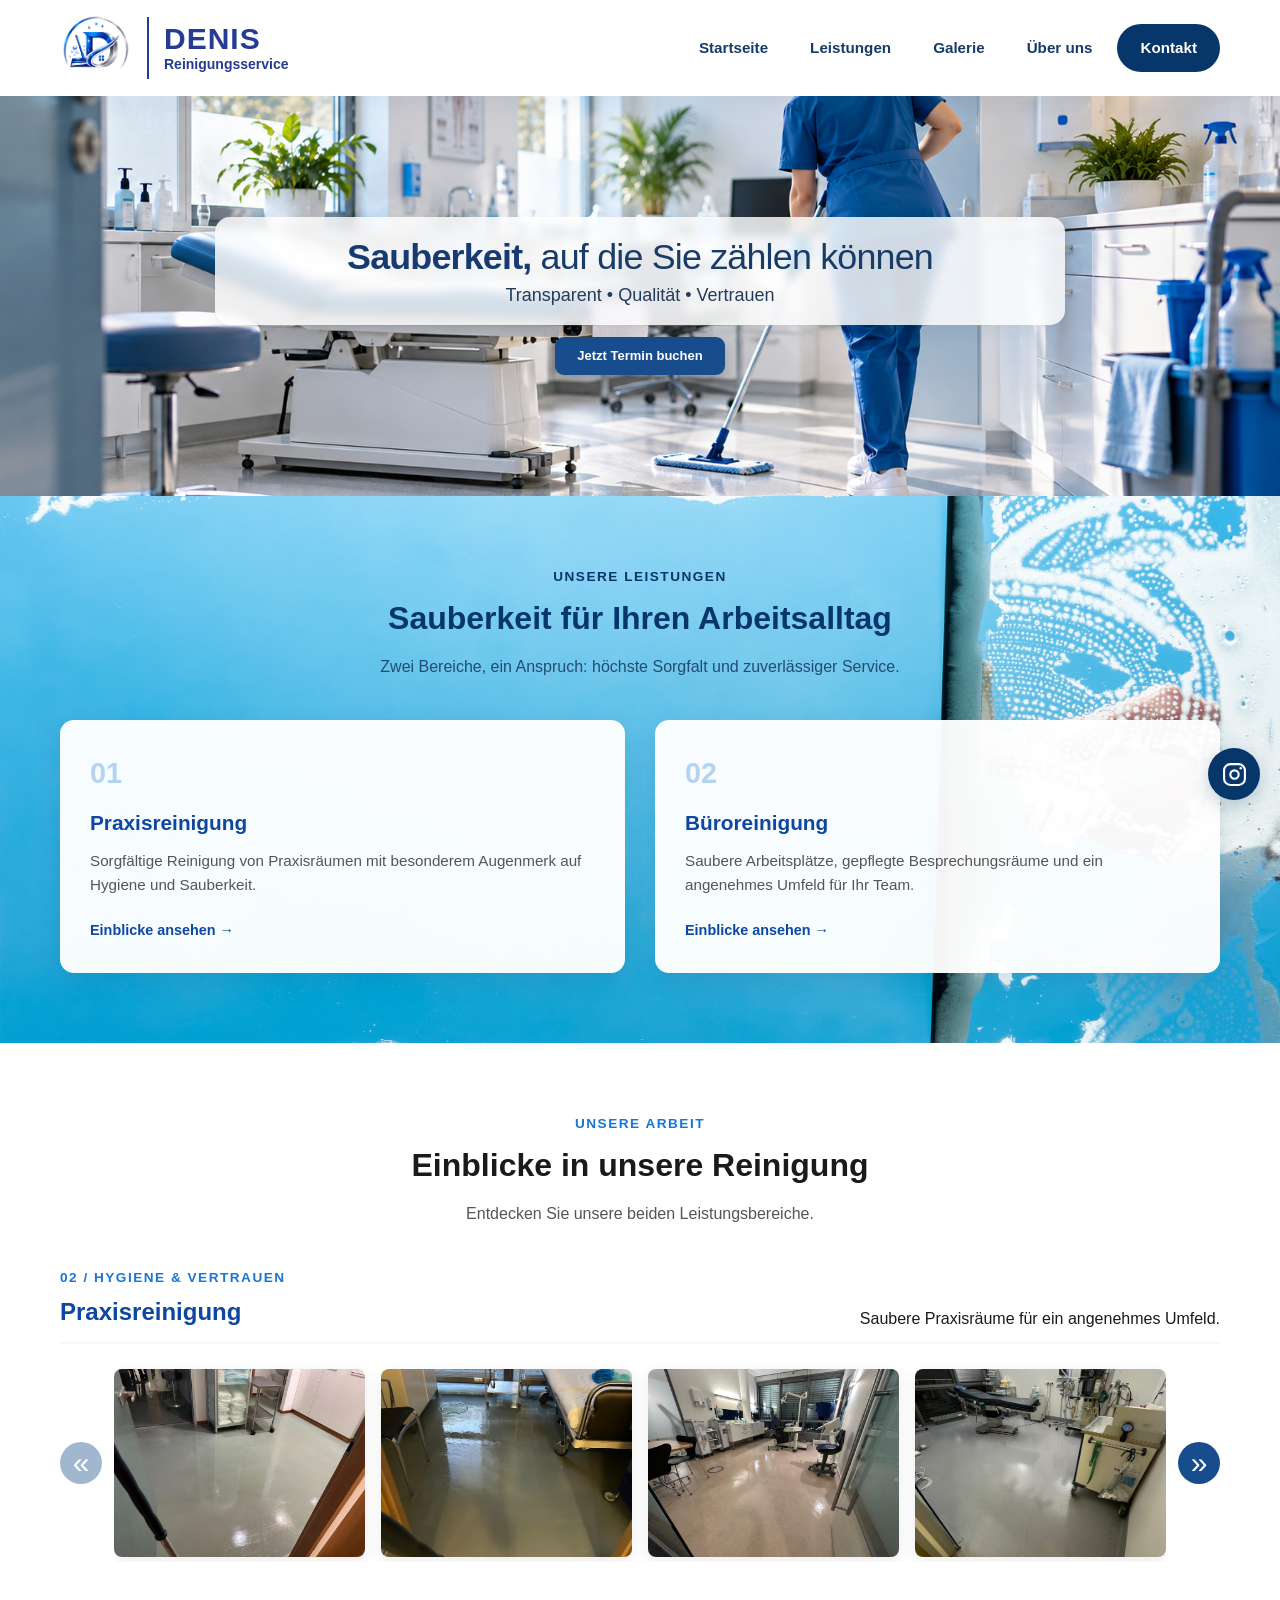
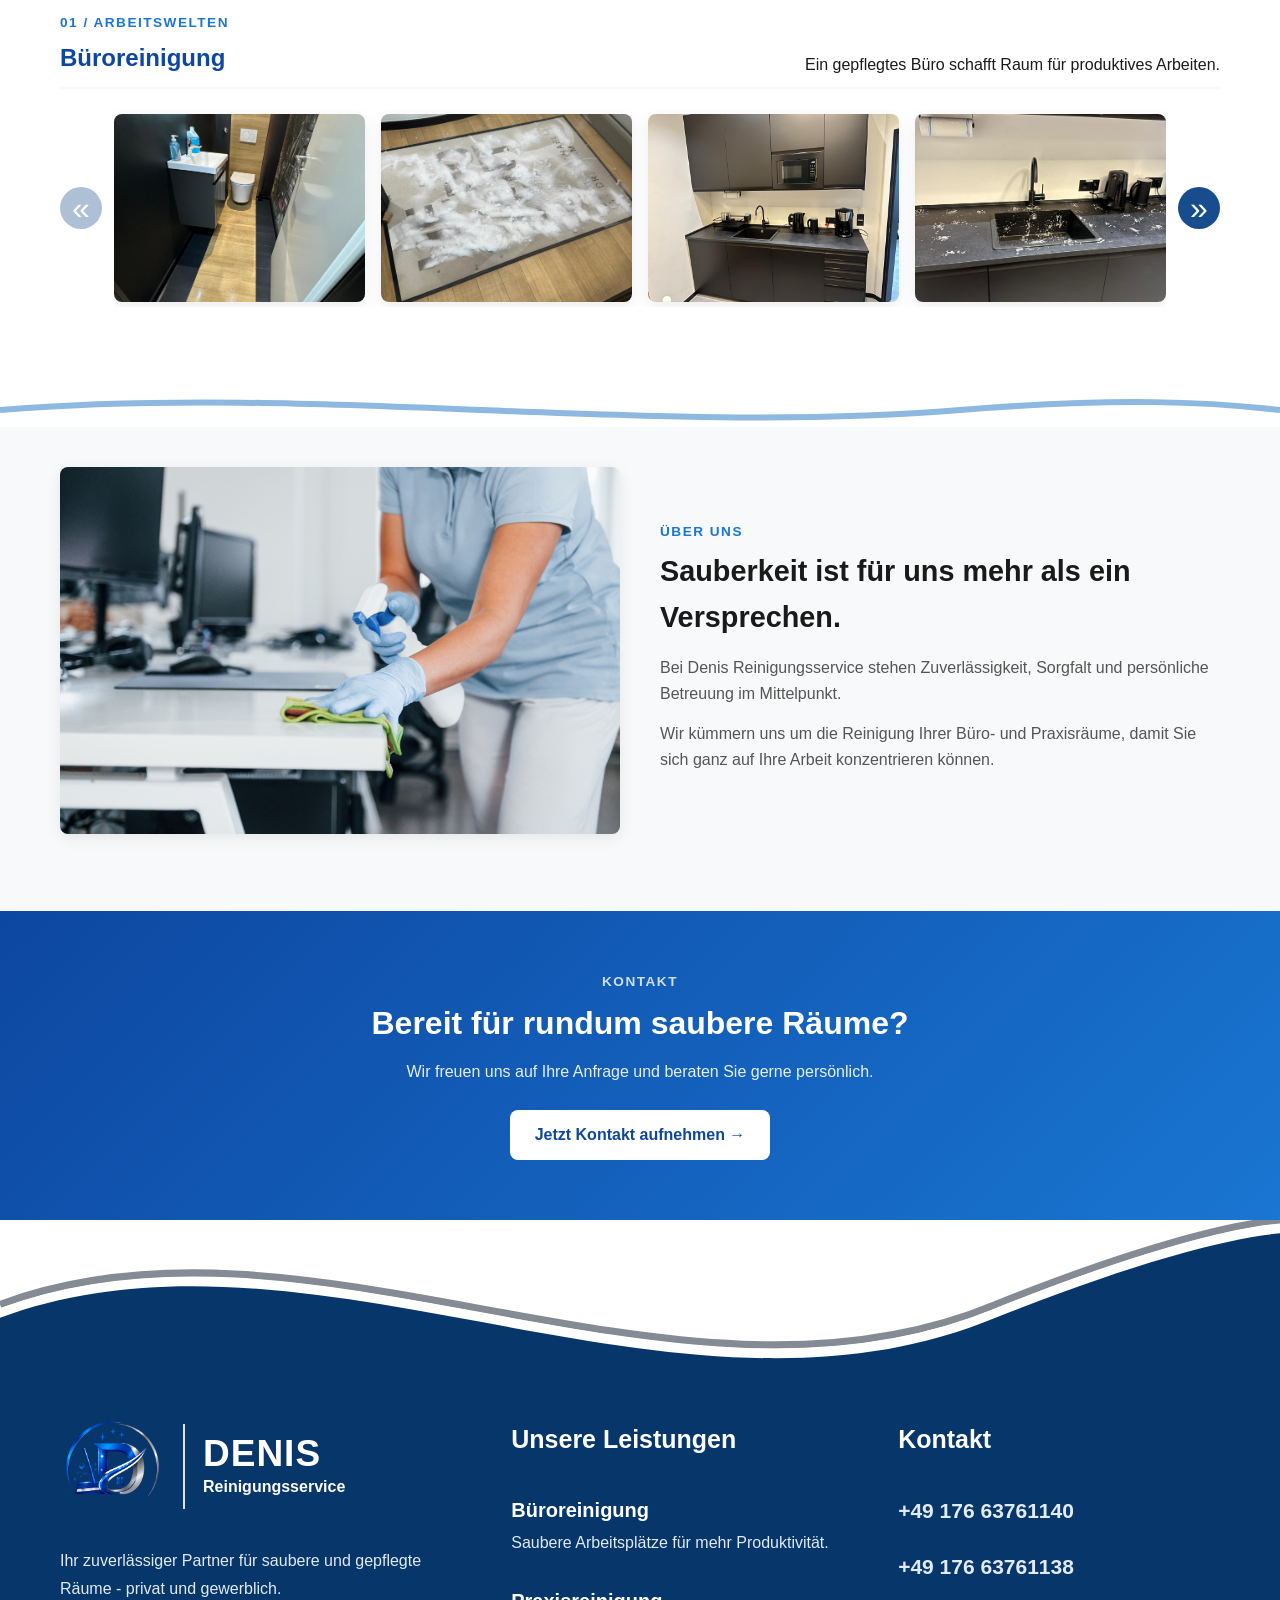
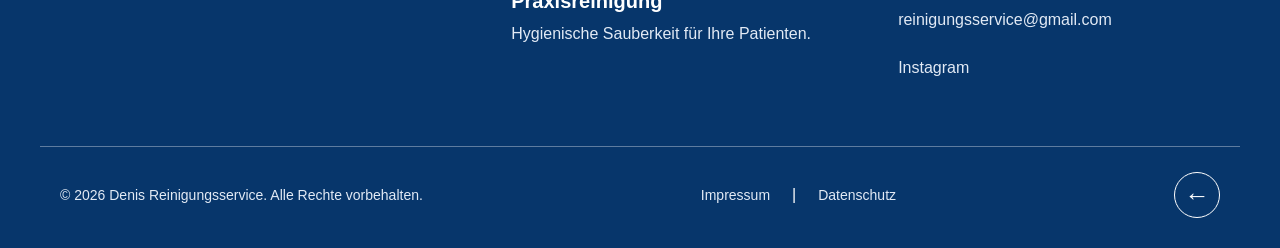
==== commit 775df3a1: "galery images ordner" ====
--- a/index.html
+++ b/index.html
@@ -123,7 +123,7 @@
             <img src="praxis/praxisreinigung2.jpeg" alt="Praxisreinigung Aufnahme 2" loading="lazy">
             <span class="zoom-icon">+</span>
           </button>
-          <button class="gallery-item" type="button" data-image="images/praxis/praxisreinigung3.jpeg" aria-label="Praxisfoto 3 vergrößern">
+          <button class="gallery-item" type="button" data-image="praxis/praxisreinigung3.jpeg" aria-label="Praxisfoto 3 vergrößern">
             <img src="praxis/praxisreinigung3.jpeg" alt="Praxisreinigung Aufnahme 3" loading="lazy">
             <span class="zoom-icon">+</span>
           </button>
@@ -181,7 +181,7 @@
             <span class="zoom-icon">+</span>
           </button>
           
-          <button class="gallery-item" type="button" data-image="images/büro/büroreinigung17.jpeg" aria-label="Bürofoto 17 vergrößern">
+          <button class="gallery-item" type="button" data-image="büro/büroreinigung17.jpeg" aria-label="Bürofoto 17 vergrößern">
             <img src="büro/büroreinigung17.jpeg" alt="Büroreinigung Aufnahme 17" loading="lazy">
             <span class="zoom-icon">+</span>
           </button>
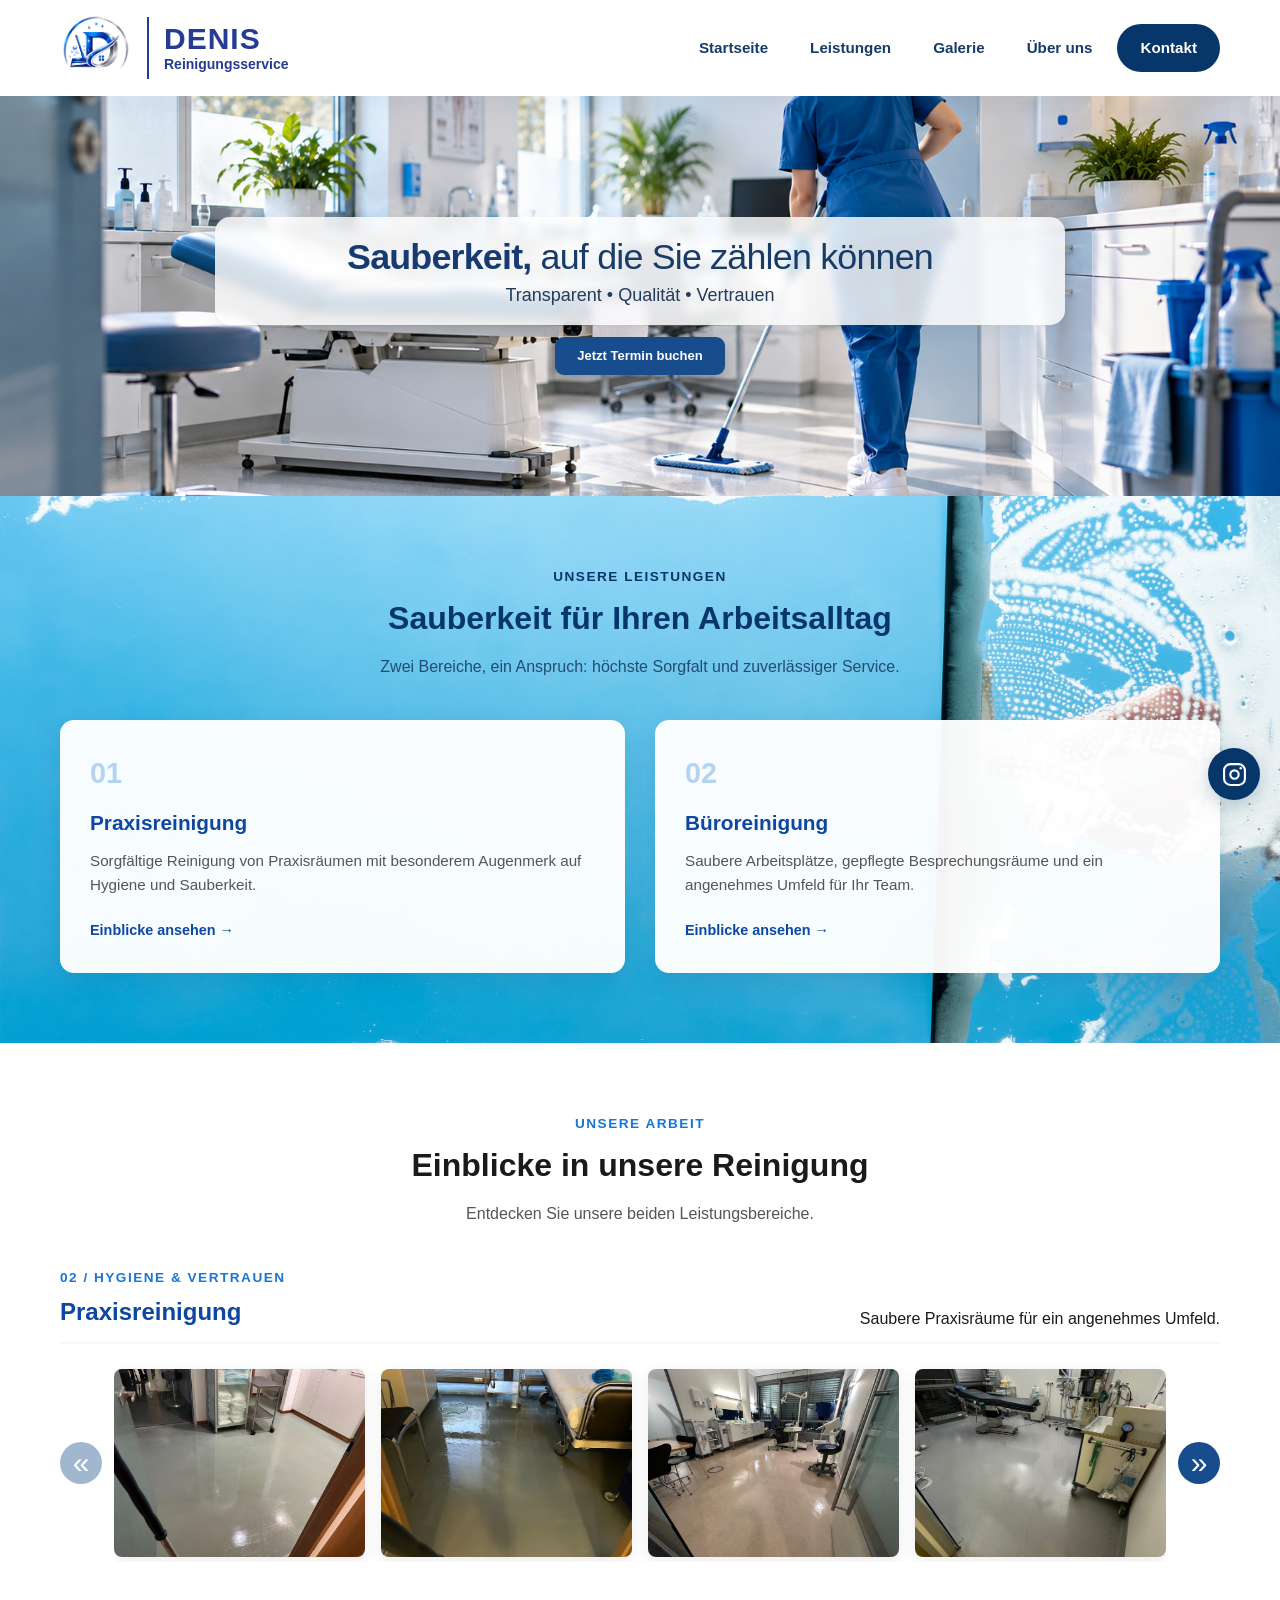
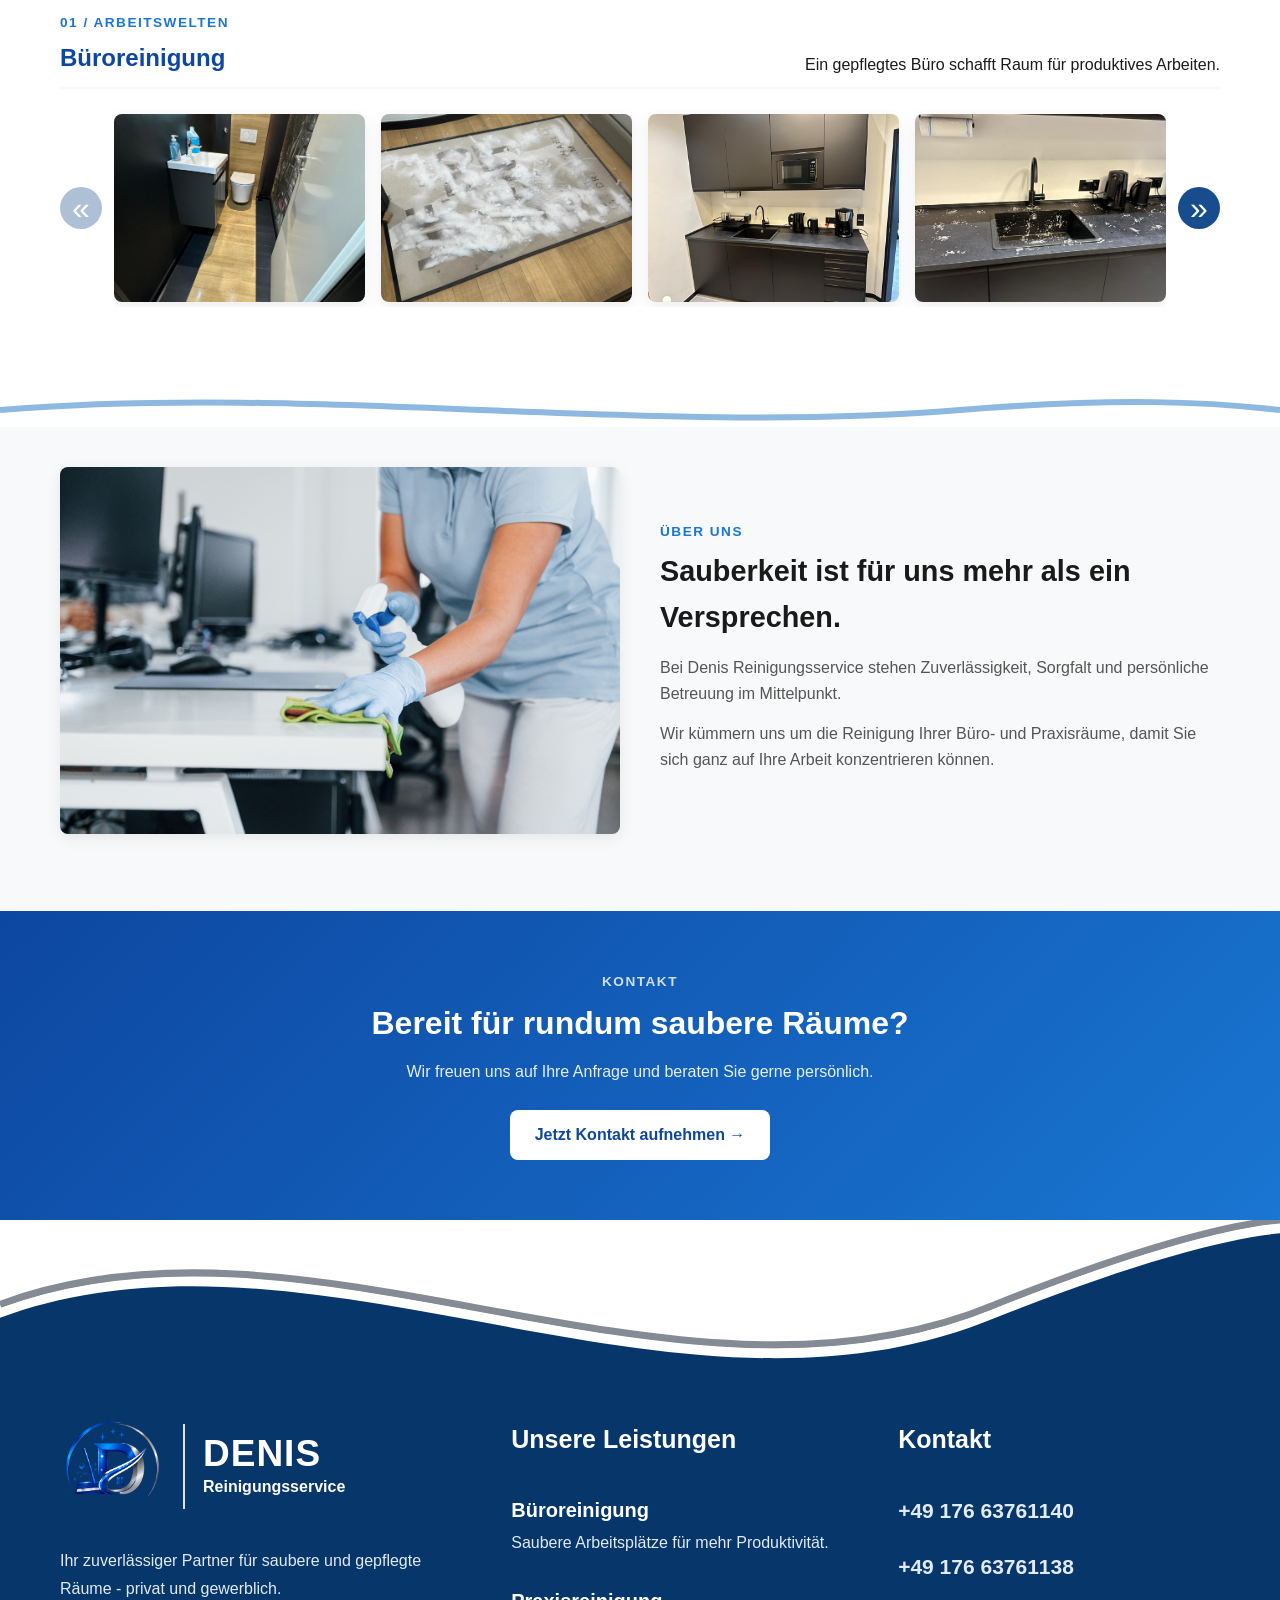
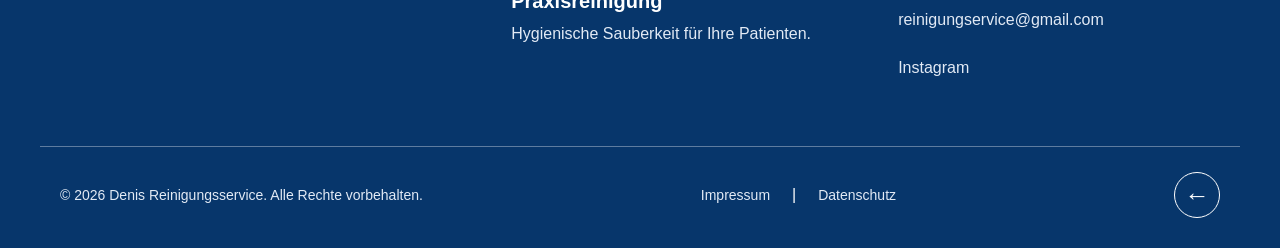
==== commit 575a6471: "email.name" ====
--- a/index.html
+++ b/index.html
@@ -286,7 +286,7 @@
         <span class="section-label">KONTAKT</span>
         <h2>Bereit für rundum saubere Räume?</h2>
         <p>Wir freuen uns auf Ihre Anfrage und beraten Sie gerne persönlich.</p>
-<a href="mailto:reinigungsservicedenis@gmail.com"
+<a href="mailto:reinigungservicedenis@gmail.com"
    class="btn btn-light">
   Jetzt Kontakt aufnehmen →
 </a>      </div>
@@ -391,7 +391,7 @@
         </a>
 
         <a href="mailto:reinigungsservice@gmail.com">
-          reinigungsservice@gmail.com
+          reinigungservice@gmail.com
         </a>
 
         <a href="https://www.instagram.com/"
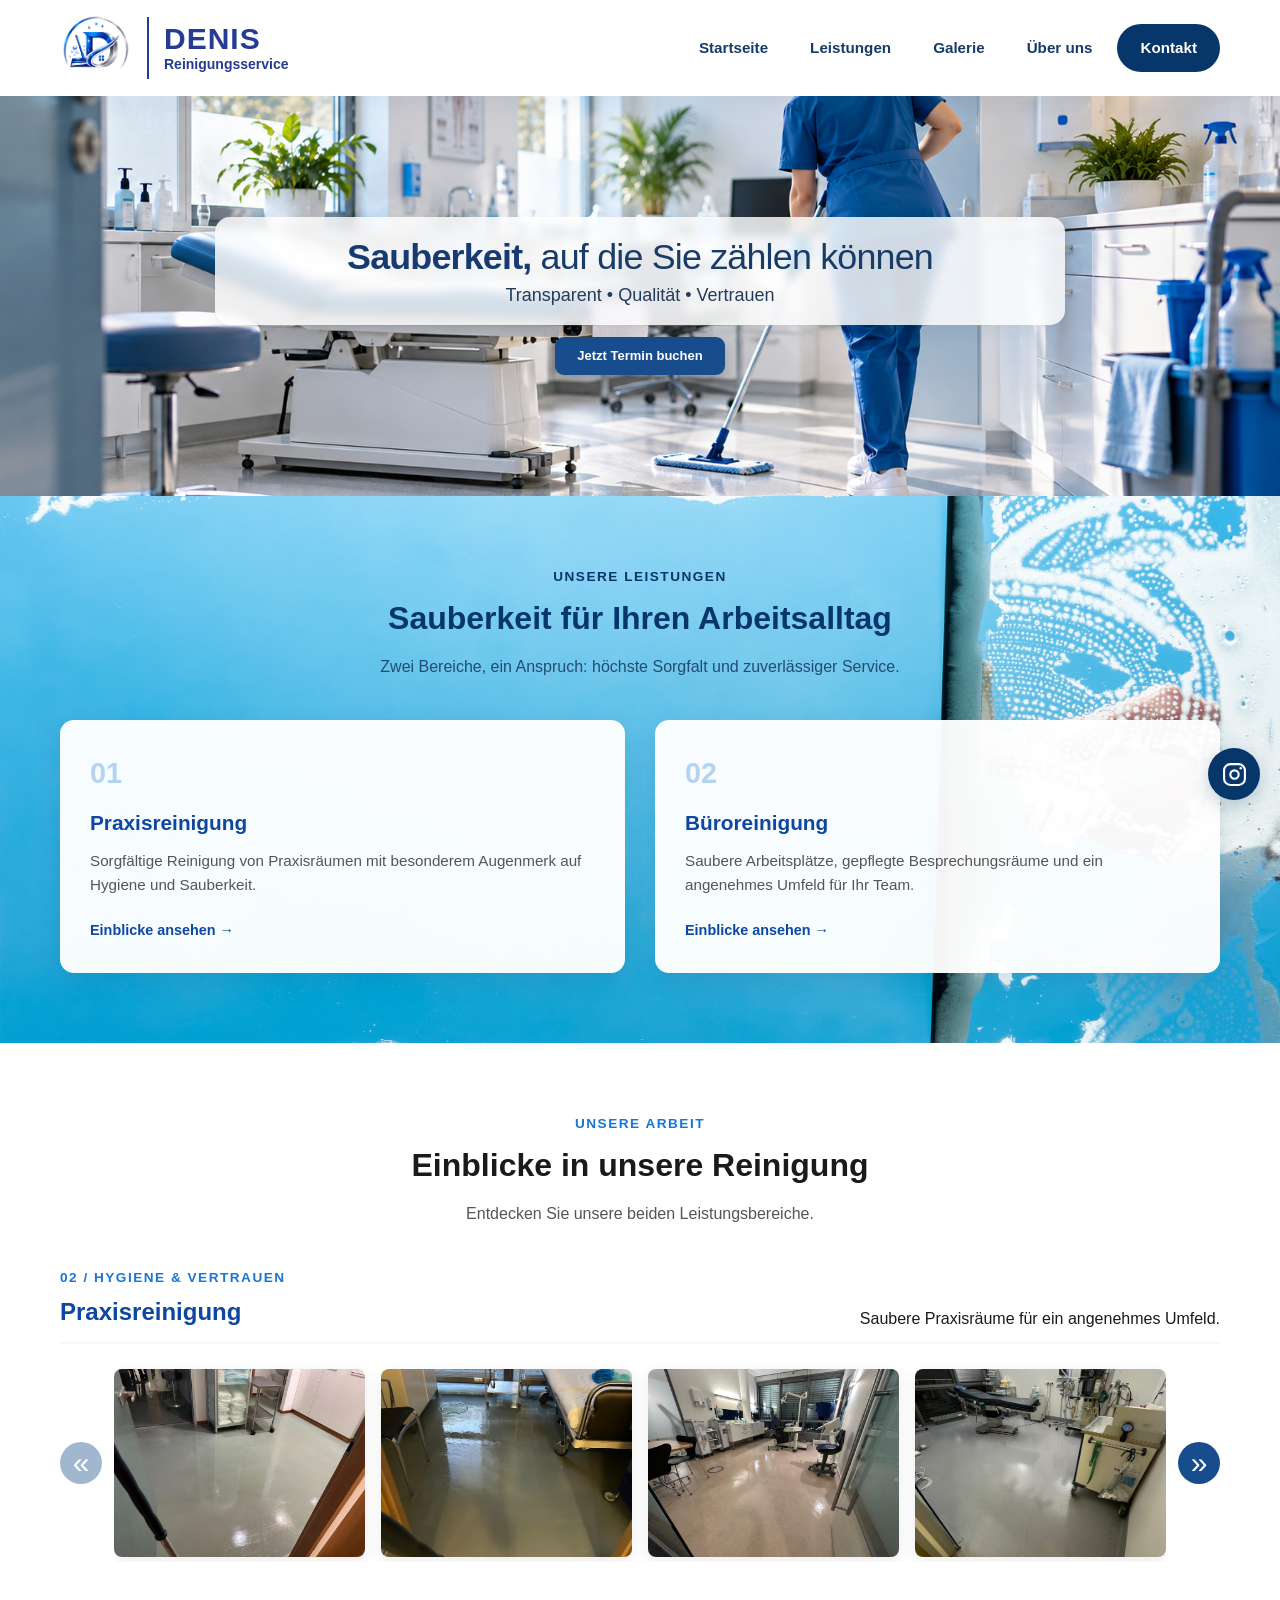
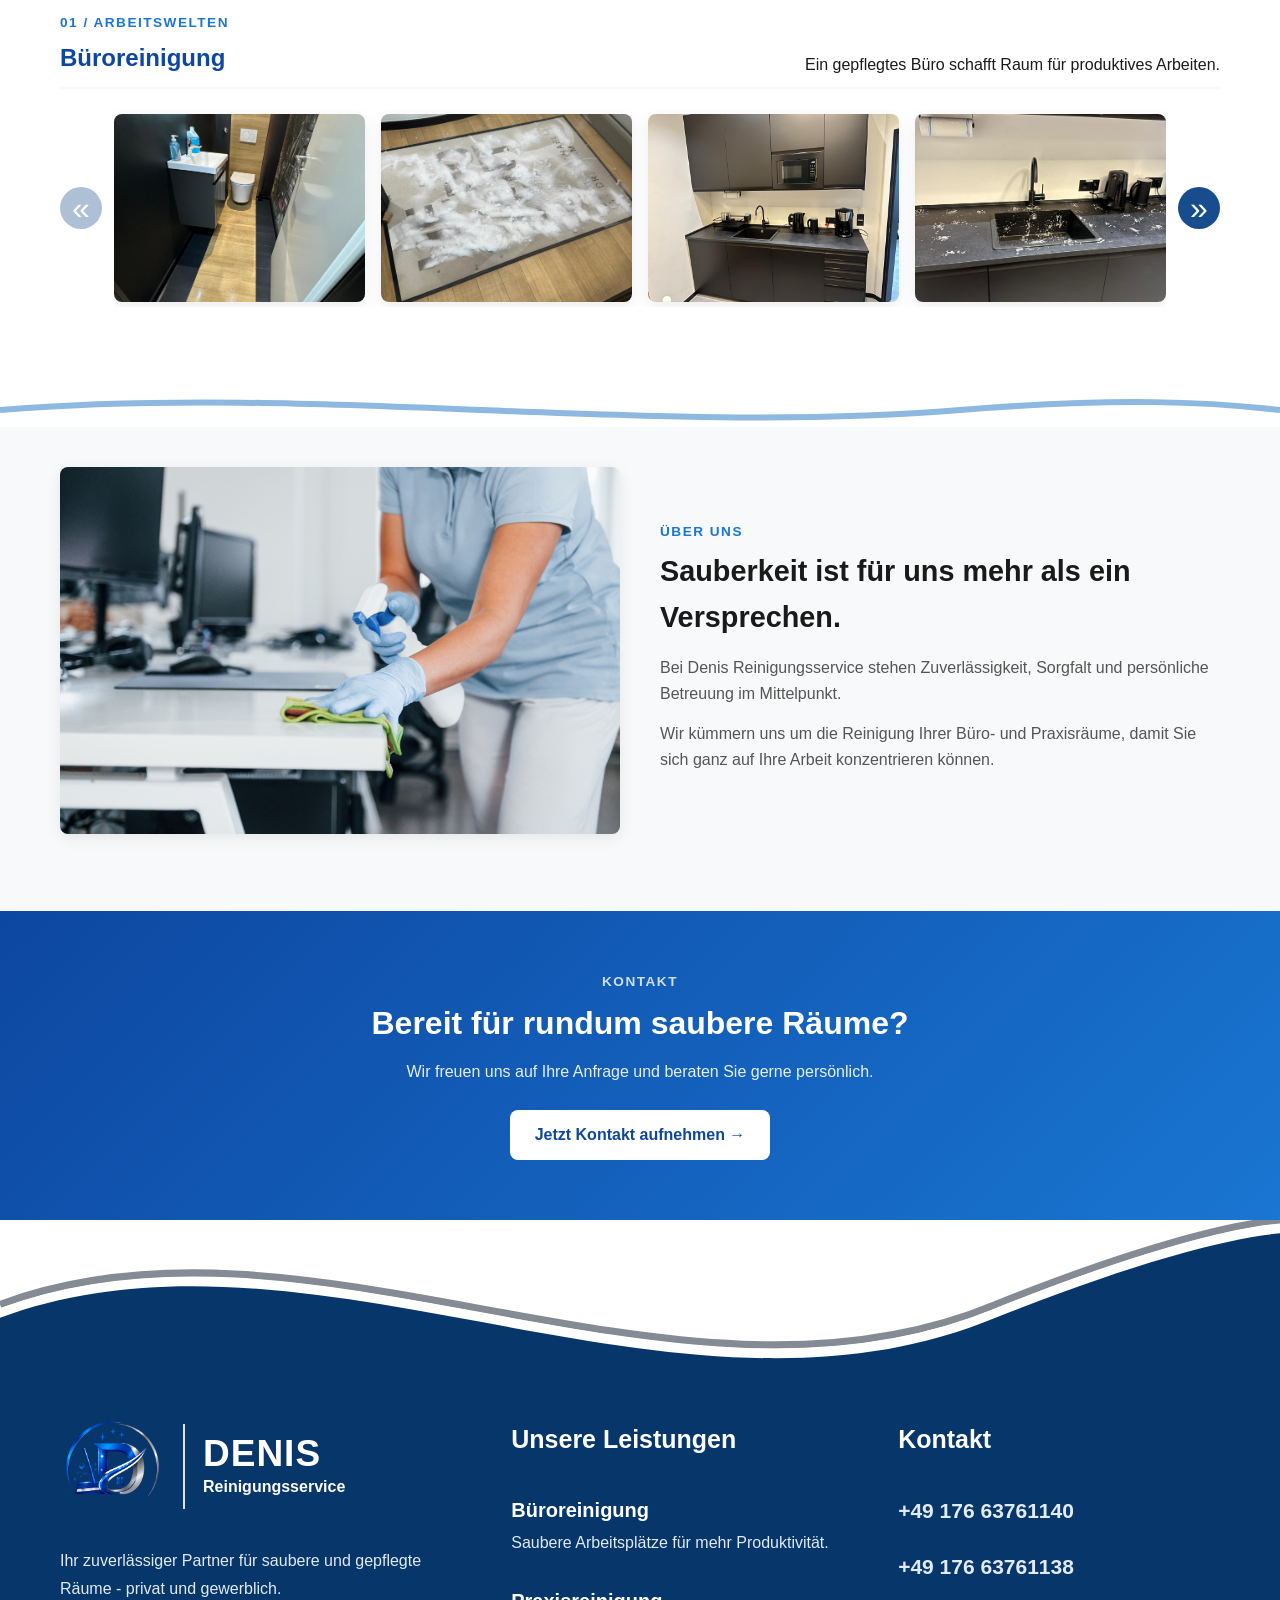
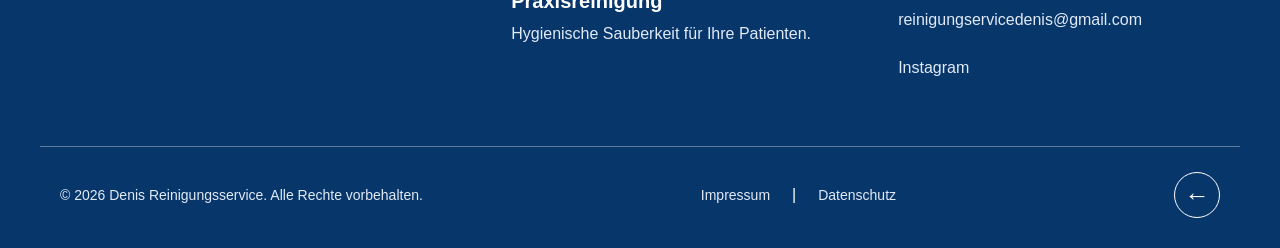
==== commit 5881ba4c: "emails changed" ====
--- a/index.html
+++ b/index.html
@@ -390,8 +390,8 @@
           +49 176 63761138
         </a>
 
-        <a href="mailto:reinigungsservice@gmail.com">
-          reinigungservice@gmail.com
+        <a href="mailto:reinigungservicedenis@gmail.com">
+          reinigungservicedenis@gmail.com
         </a>
 
         <a href="https://www.instagram.com/"
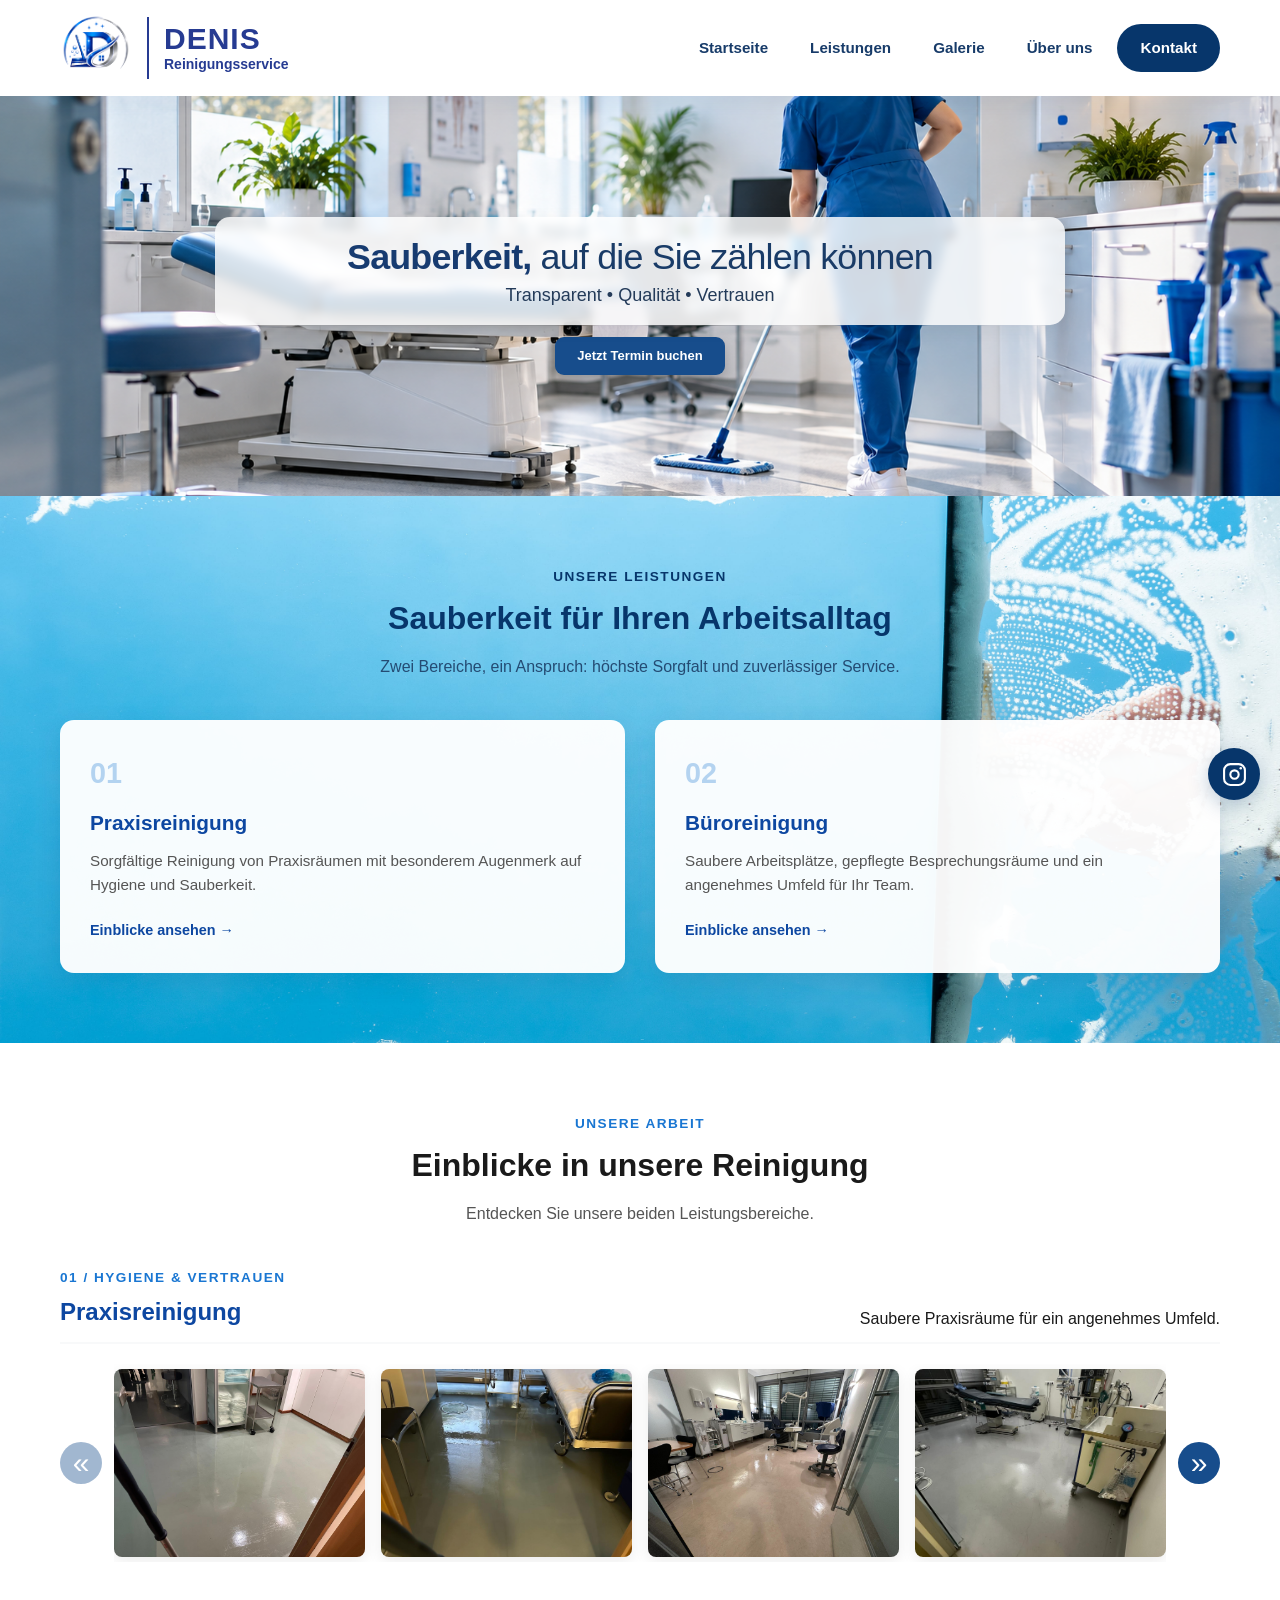
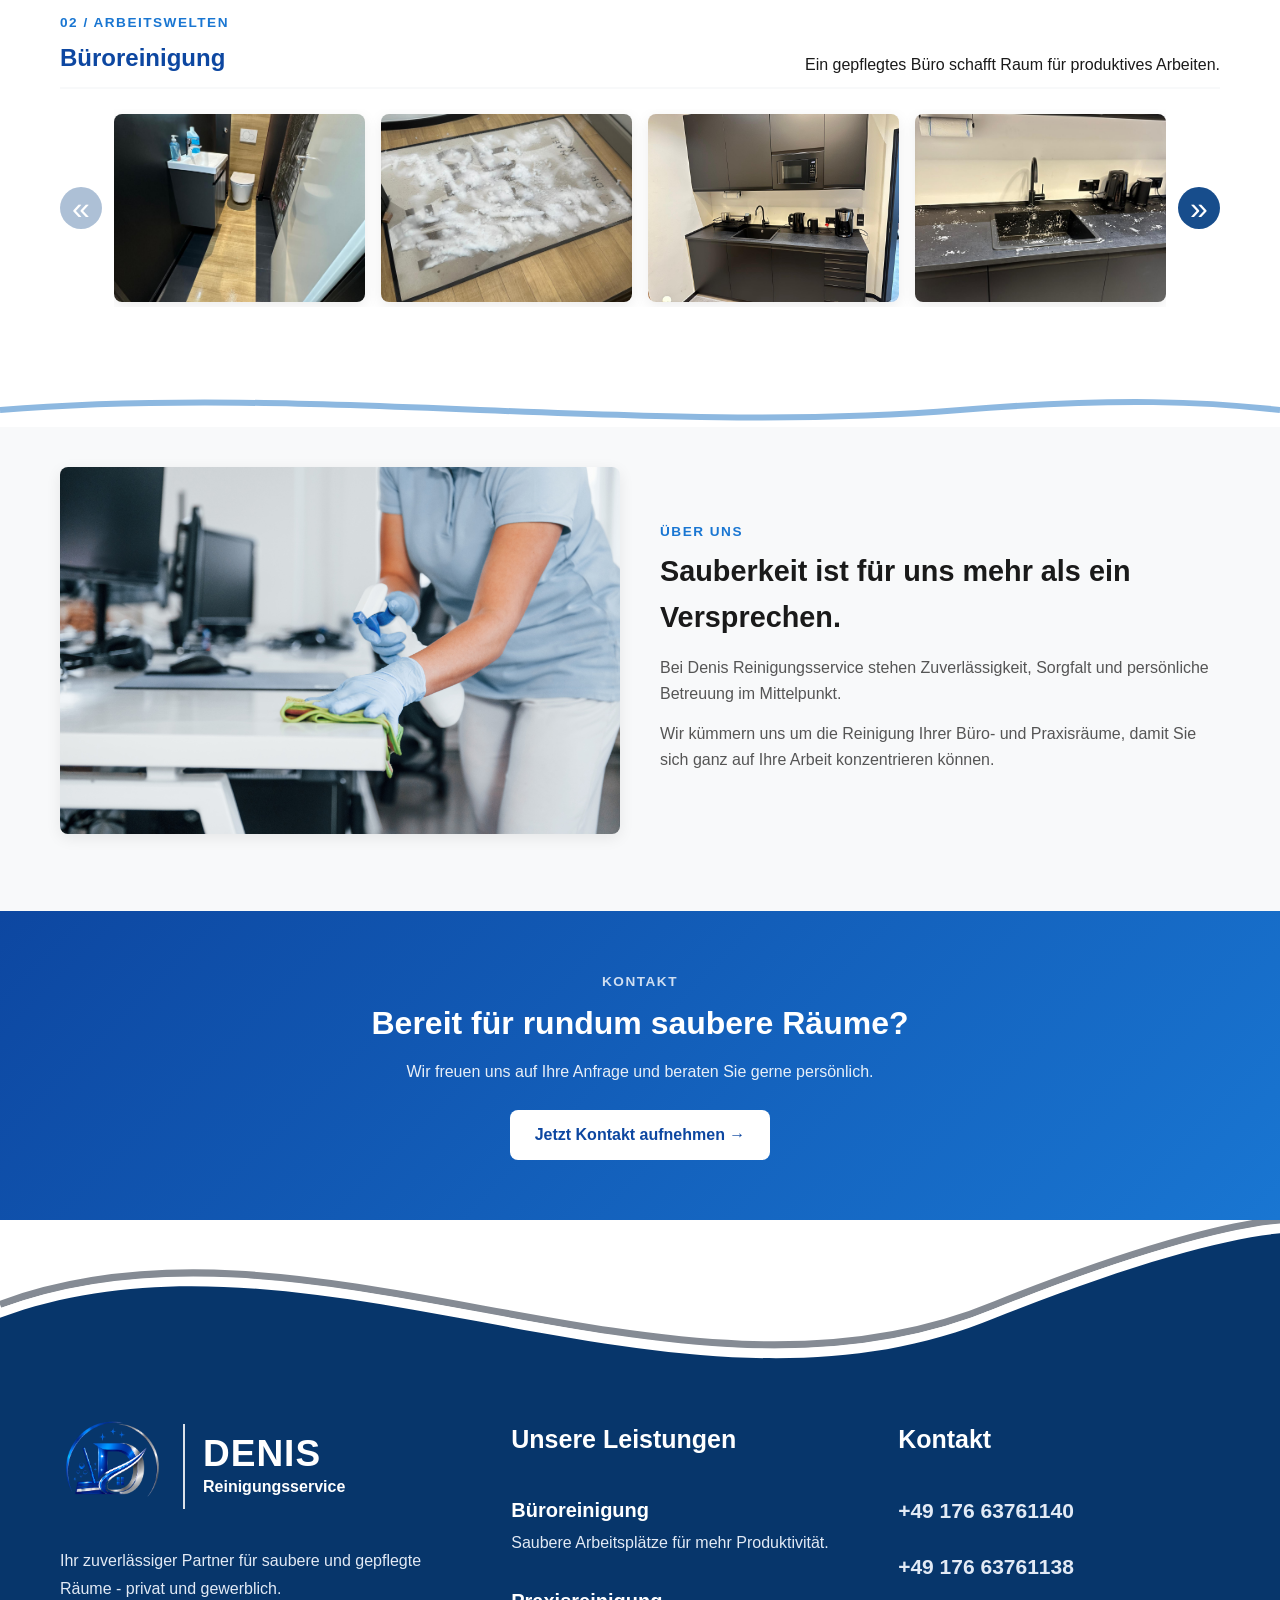
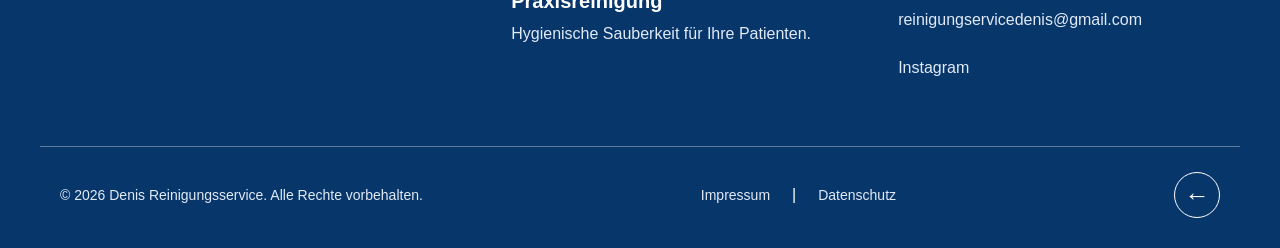
==== commit a5ab7add: "leistungsnummer" ====
--- a/index.html
+++ b/index.html
@@ -105,7 +105,7 @@
     <div class="gallery-category" id="praxis-galerie">
       <div class="gallery-heading">
         <div>
-          <span class="section-label">02 / HYGIENE & VERTRAUEN</span>
+          <span class="section-label">01 / HYGIENE & VERTRAUEN</span>
           <h3>Praxisreinigung</h3>
         </div>
         <p>Saubere Praxisräume für ein angenehmes Umfeld.</p>
@@ -166,7 +166,7 @@
     </div><div class="gallery-category" id="buero-galerie">
       <div class="gallery-heading">
         <div>
-          <span class="section-label">01 / ARBEITSWELTEN</span>
+          <span class="section-label">02 / ARBEITSWELTEN</span>
           <h3>Büroreinigung</h3>
         </div>
         <p>Ein gepflegtes Büro schafft Raum für produktives Arbeiten.</p>
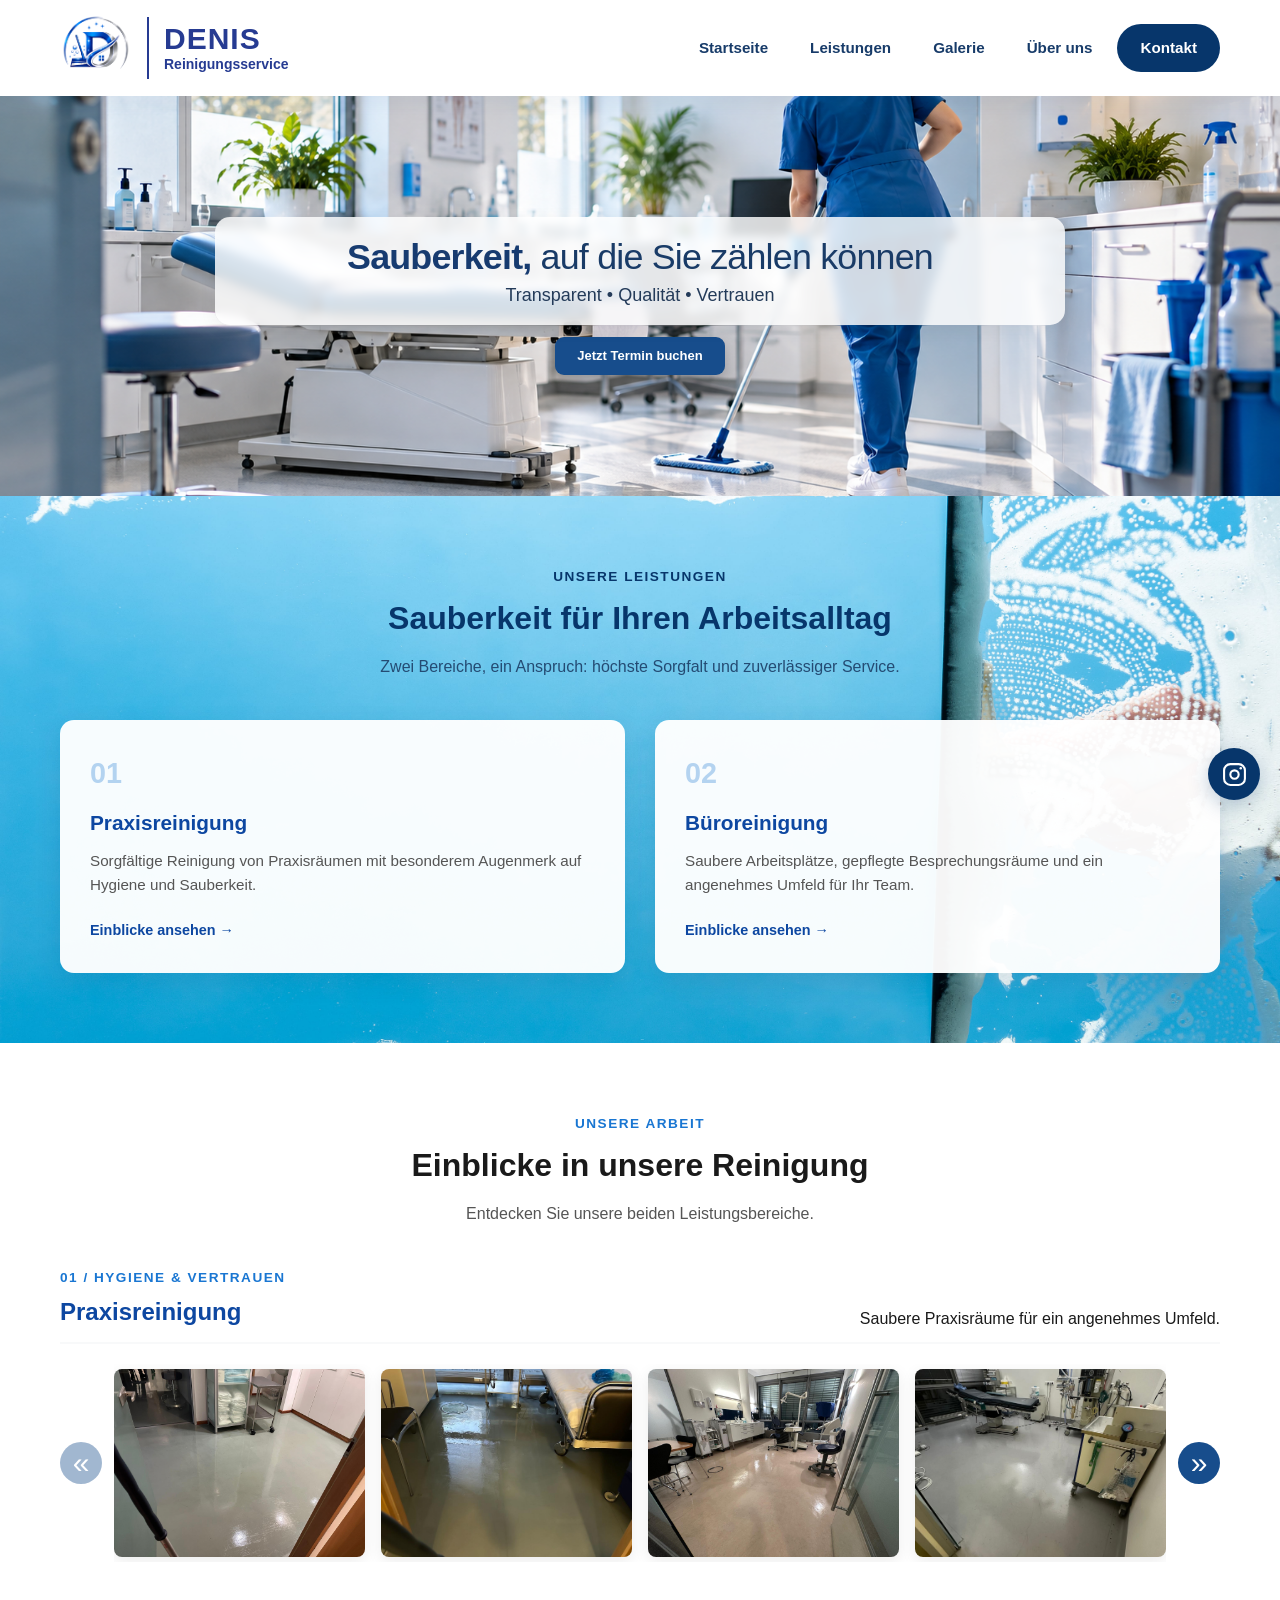
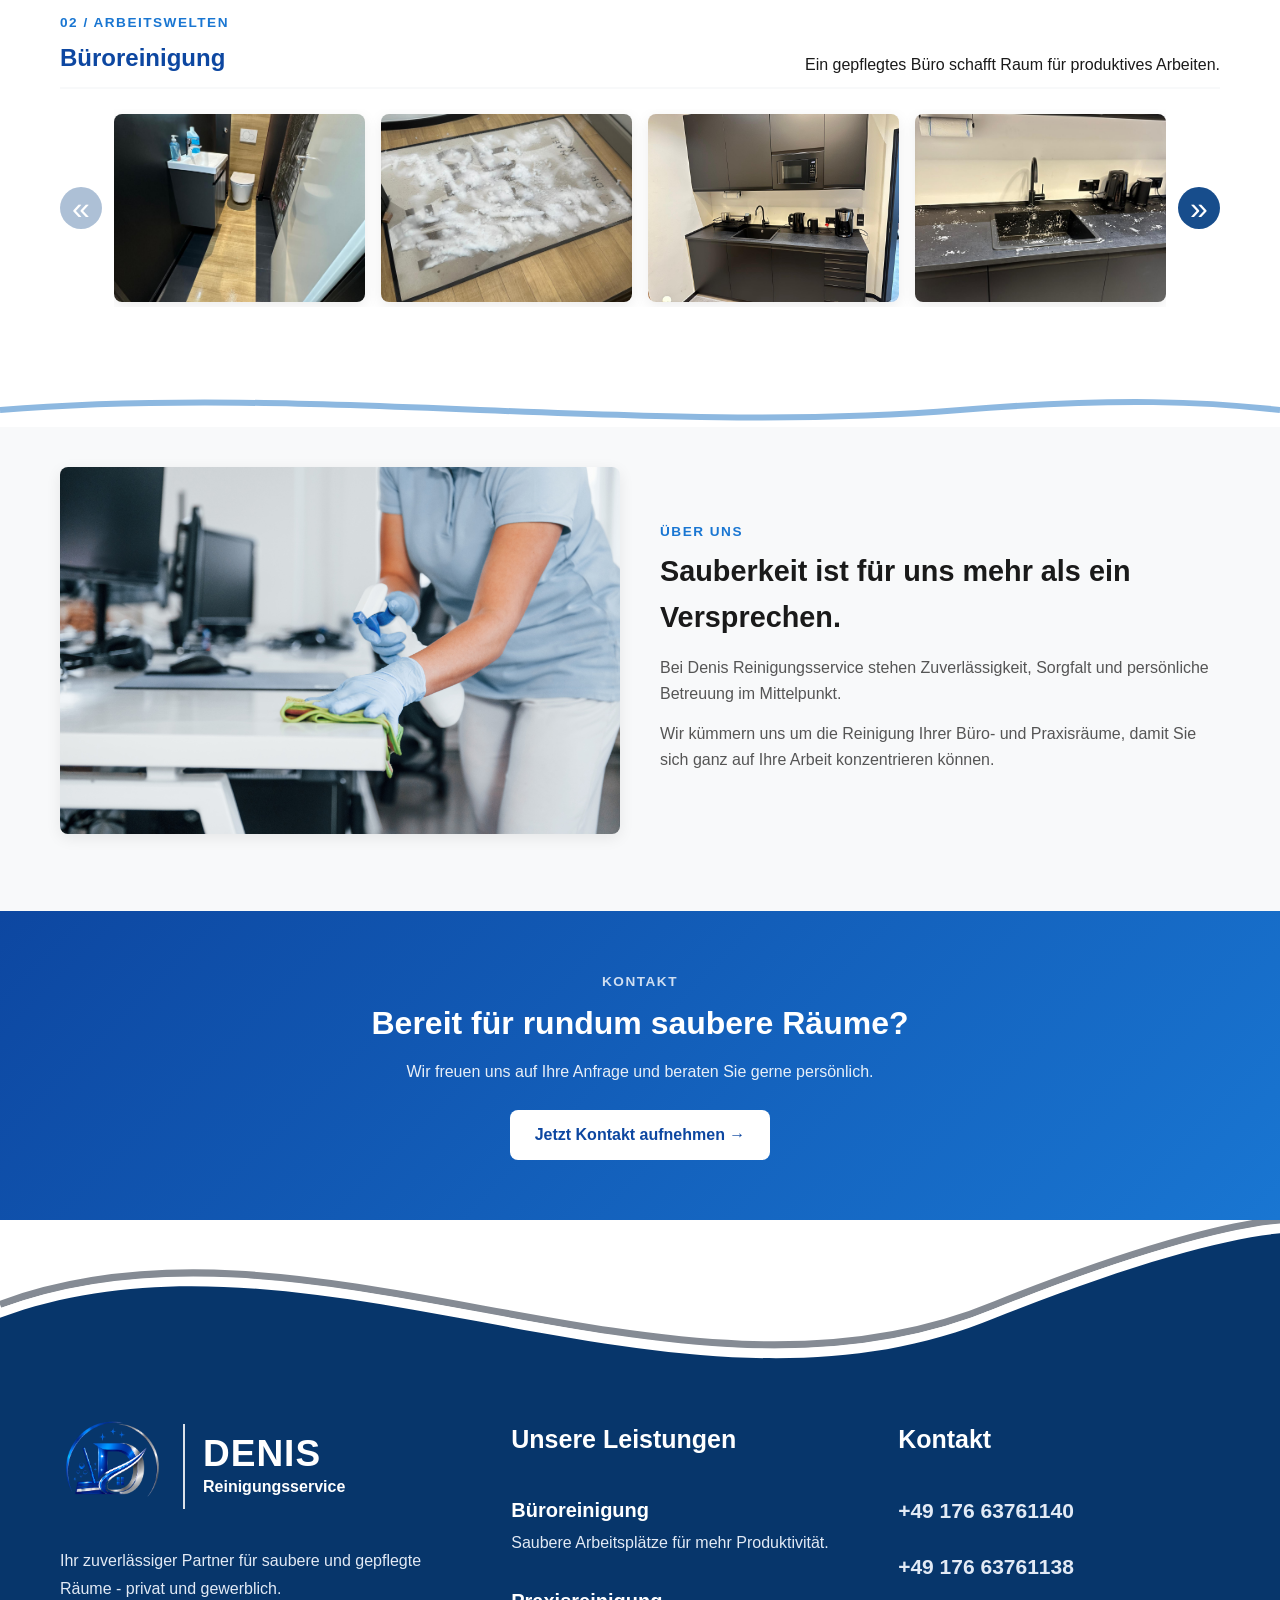
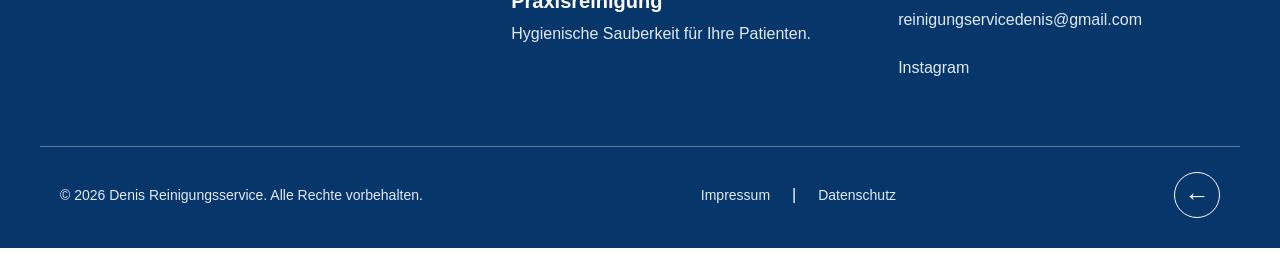
==== commit edeeb923: "designed added" ====
--- a/index.html
+++ b/index.html
@@ -412,6 +412,7 @@
         Alle Rechte vorbehalten.
       </p>
 
+      
       <div class="footer-legal">
         <a href="impressum.html">Impressum</a>
         <span>|</span>
@@ -428,6 +429,15 @@
 
   </div>
 
+  <div class="footer-credit">
+  Webdesign by
+  <a href="https://www.firmadesign.art"
+     target="_blank"
+     rel="noopener noreferrer">
+    Firma Design ↗
+  </a>
+</div>
+  
 </footer>
 
 <!-- FOTO LIGHTBOX -->
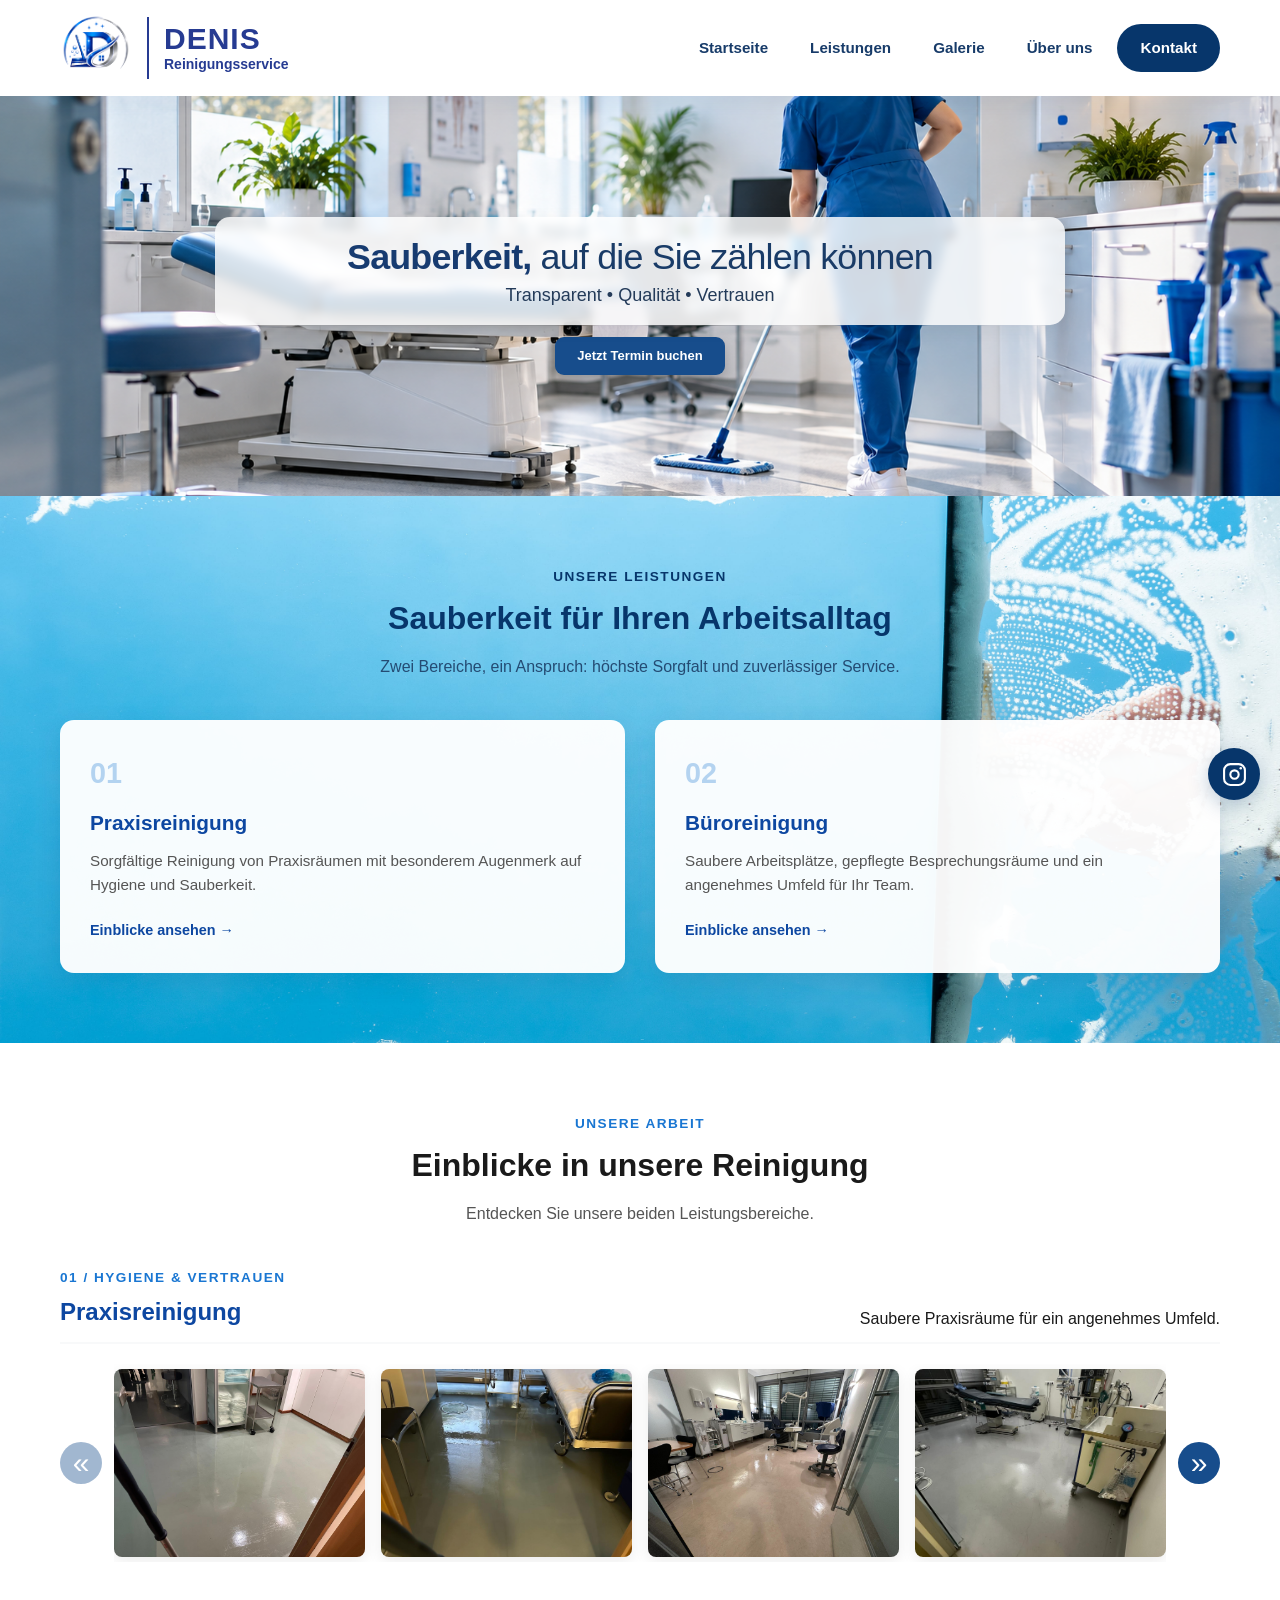
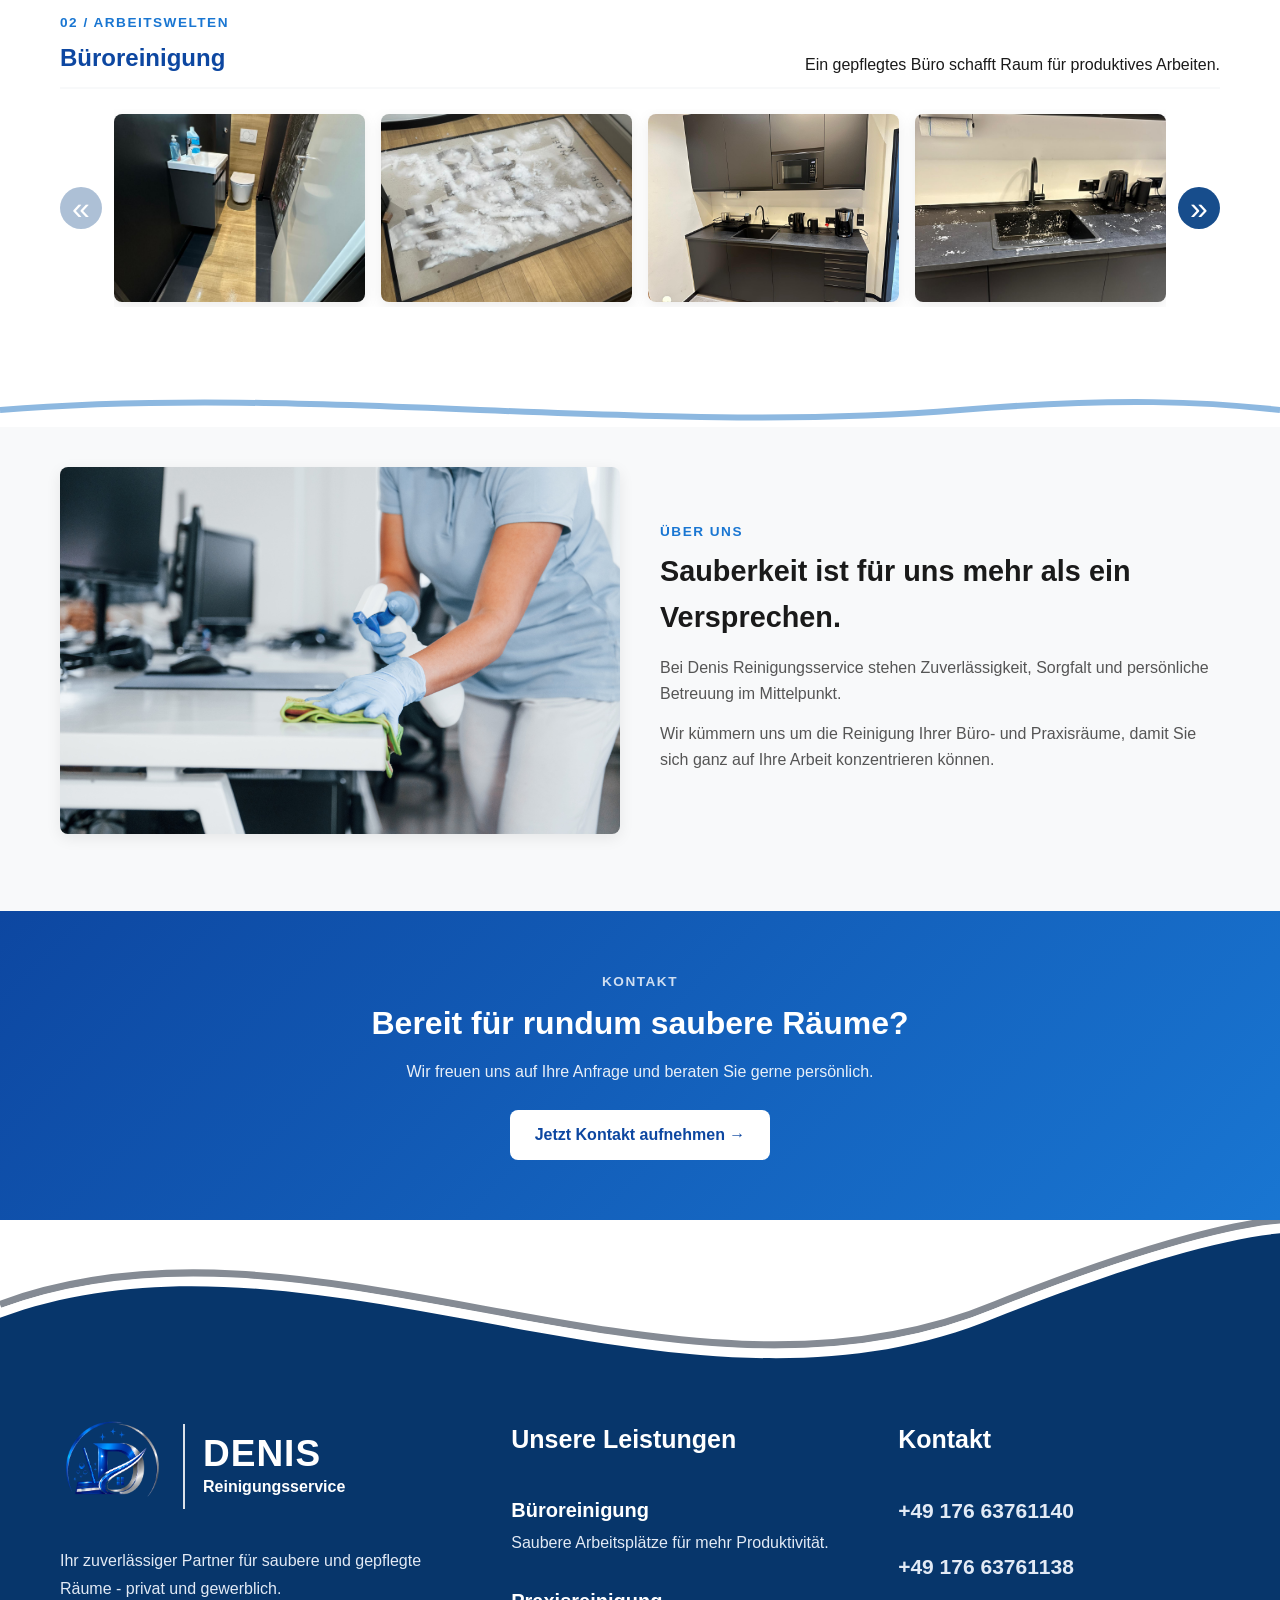
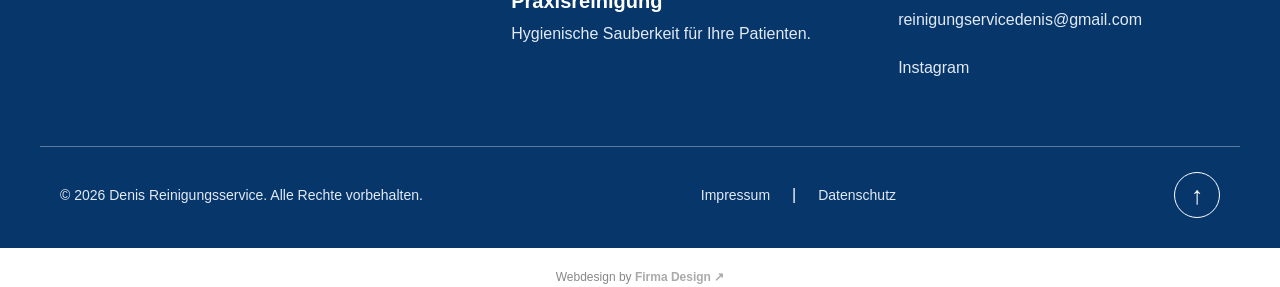
==== commit 4f931579: "pfile" ====
--- a/index.html
+++ b/index.html
@@ -422,7 +422,7 @@
       <a href="#start"
          class="footer-top"
          aria-label="Nach oben">
-        ←
+        ↑
       </a>
 
     </div>
--- a/style.css
+++ b/style.css
@@ -2079,4 +2079,23 @@
 .section-transition svg path {
   stroke: #8DB8E0;
   stroke-width: 6px;
-}+}
+
+
+.footer-credit {
+  margin-top: 20px;
+  text-align: center;
+  font-size: 12px;
+  color: #888;
+}
+
+.footer-credit a {
+  color: #aaa;
+  text-decoration: none;
+  font-weight: 600;
+  transition: color 0.3s ease;
+}
+
+.footer-credit a:hover {
+  color: #c82333;
+}
